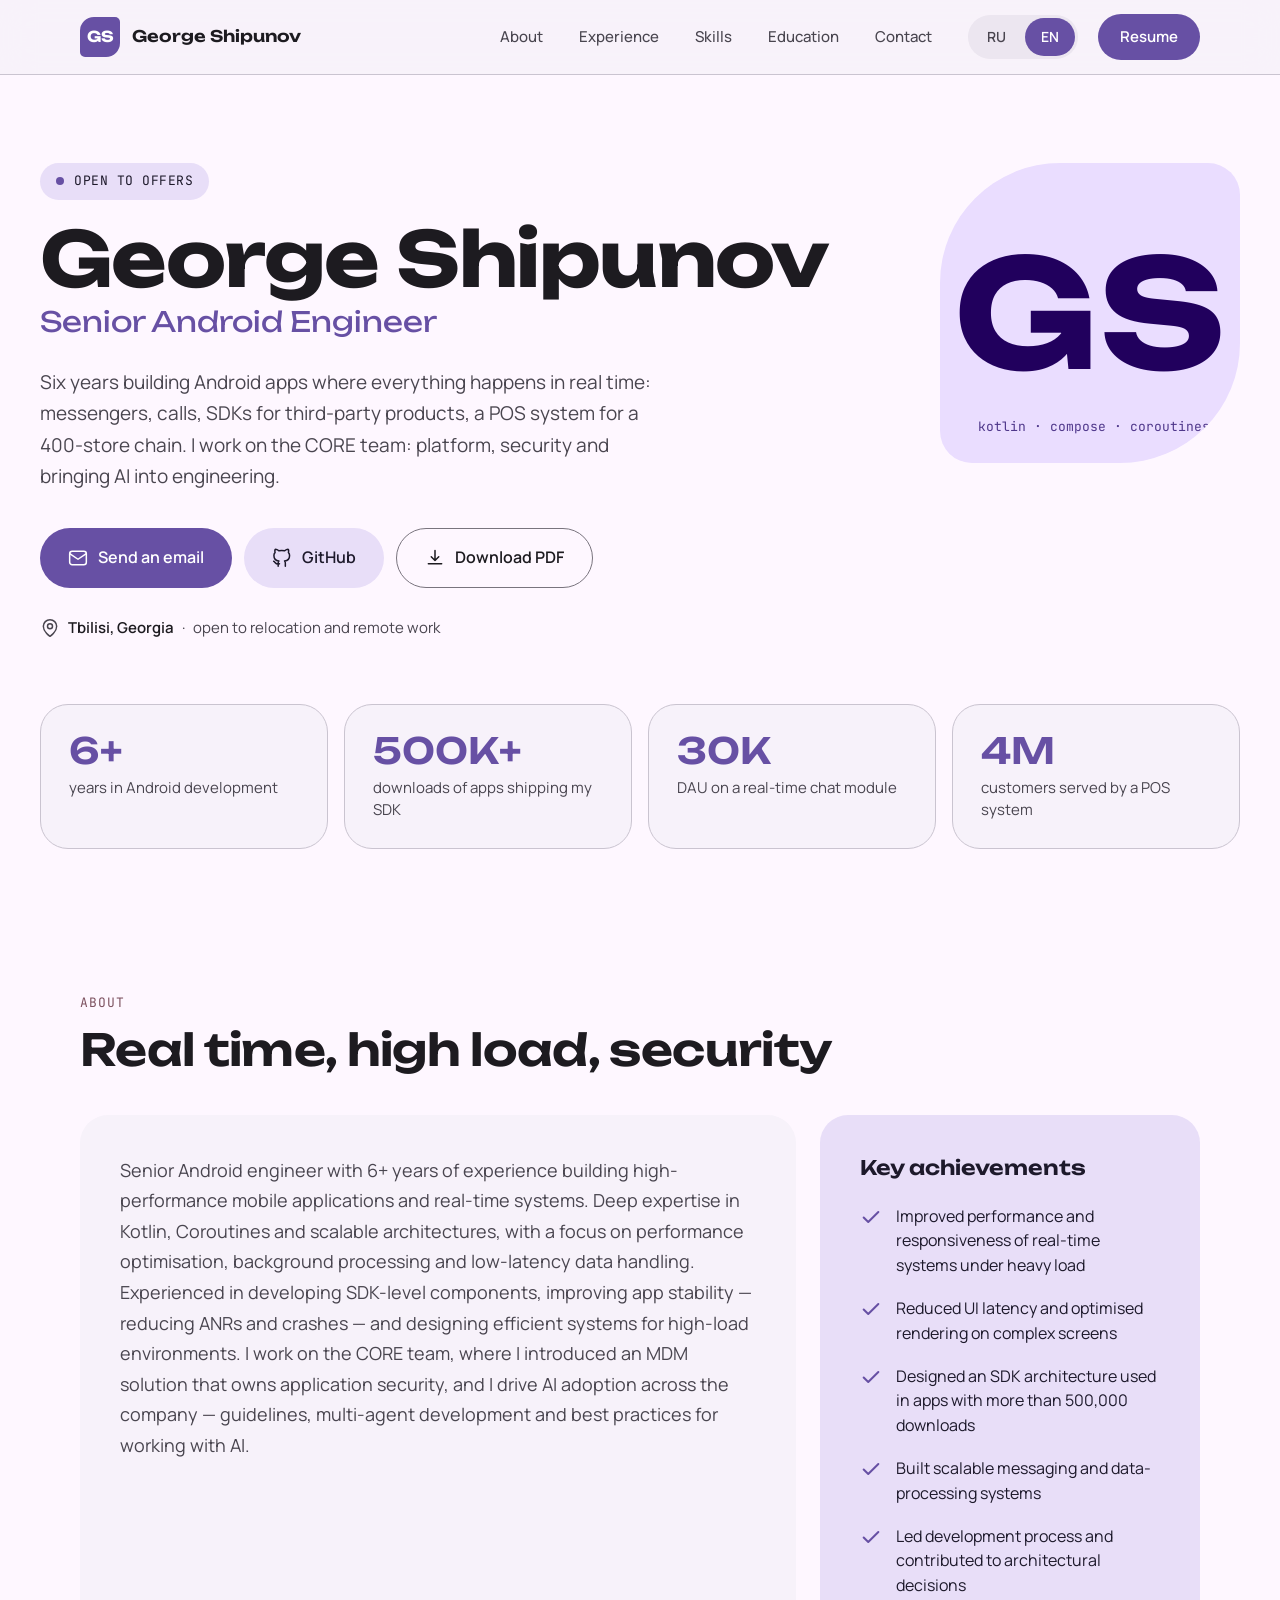
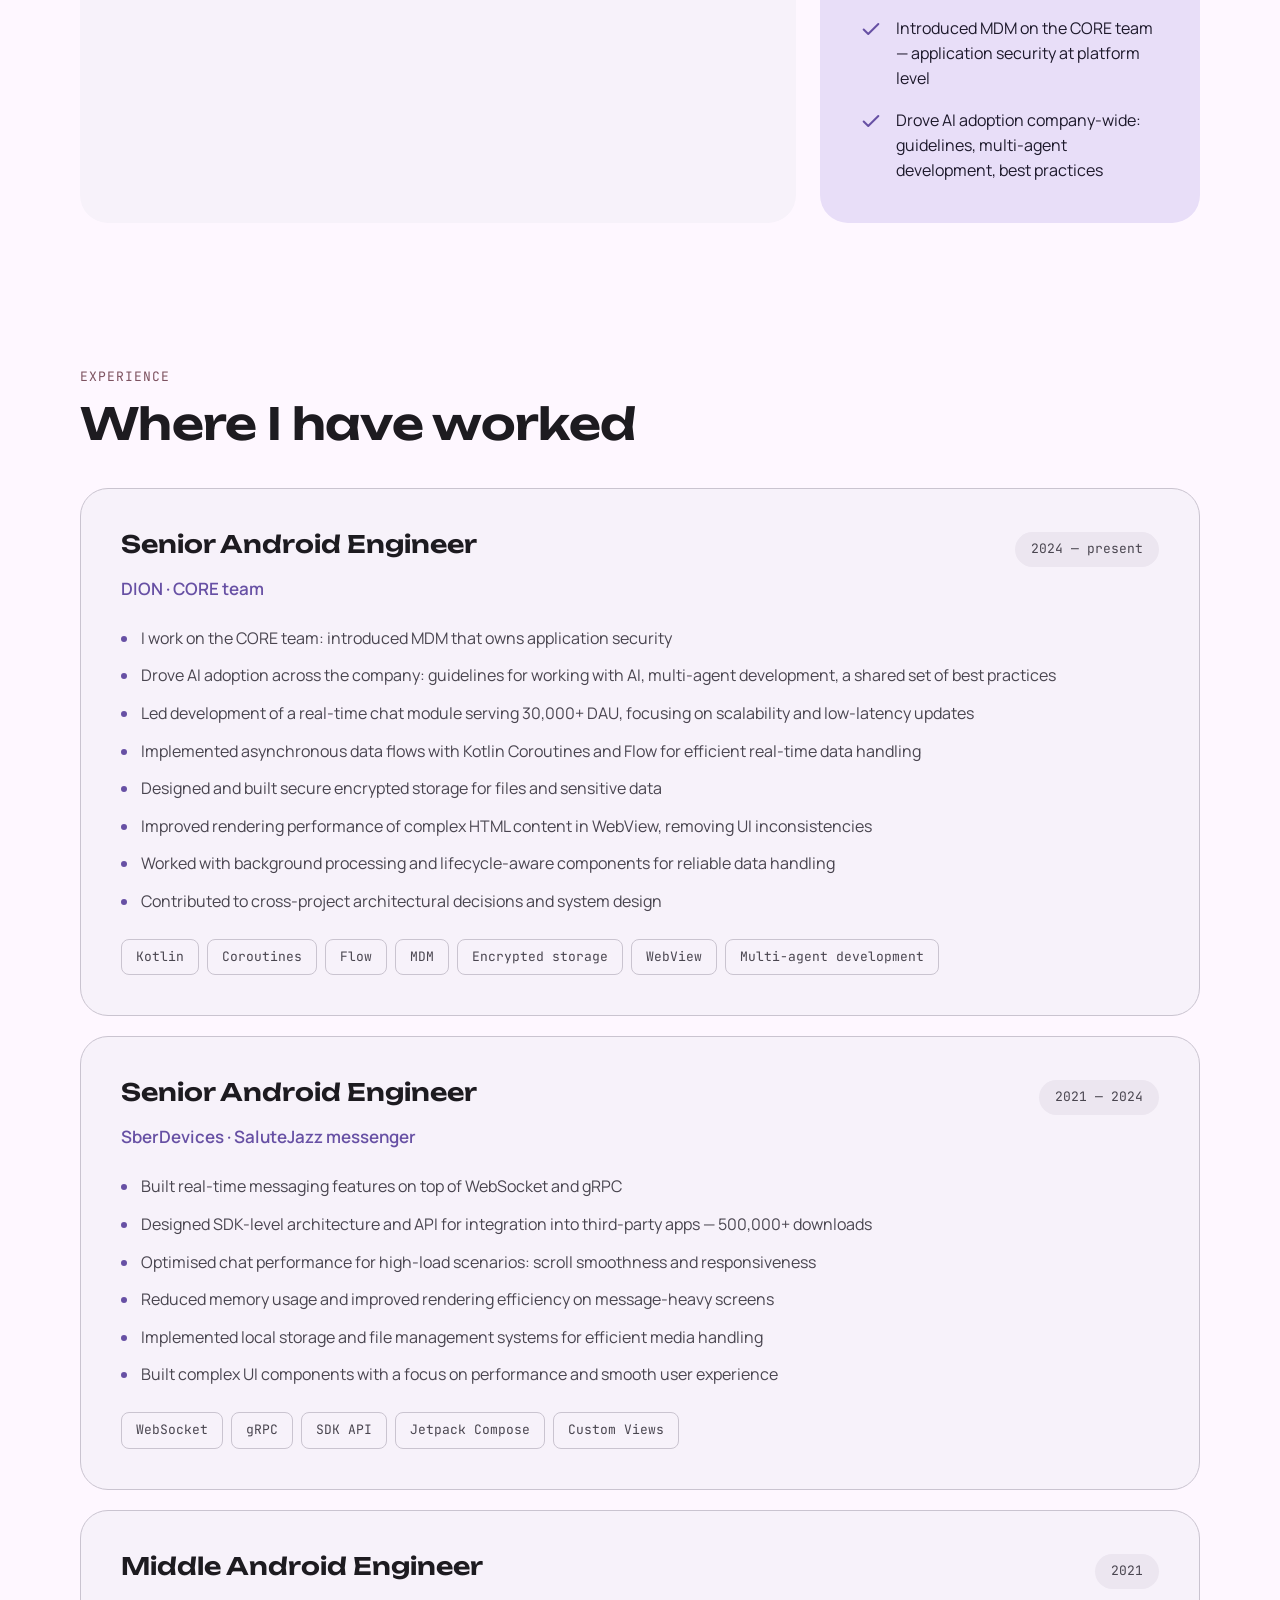
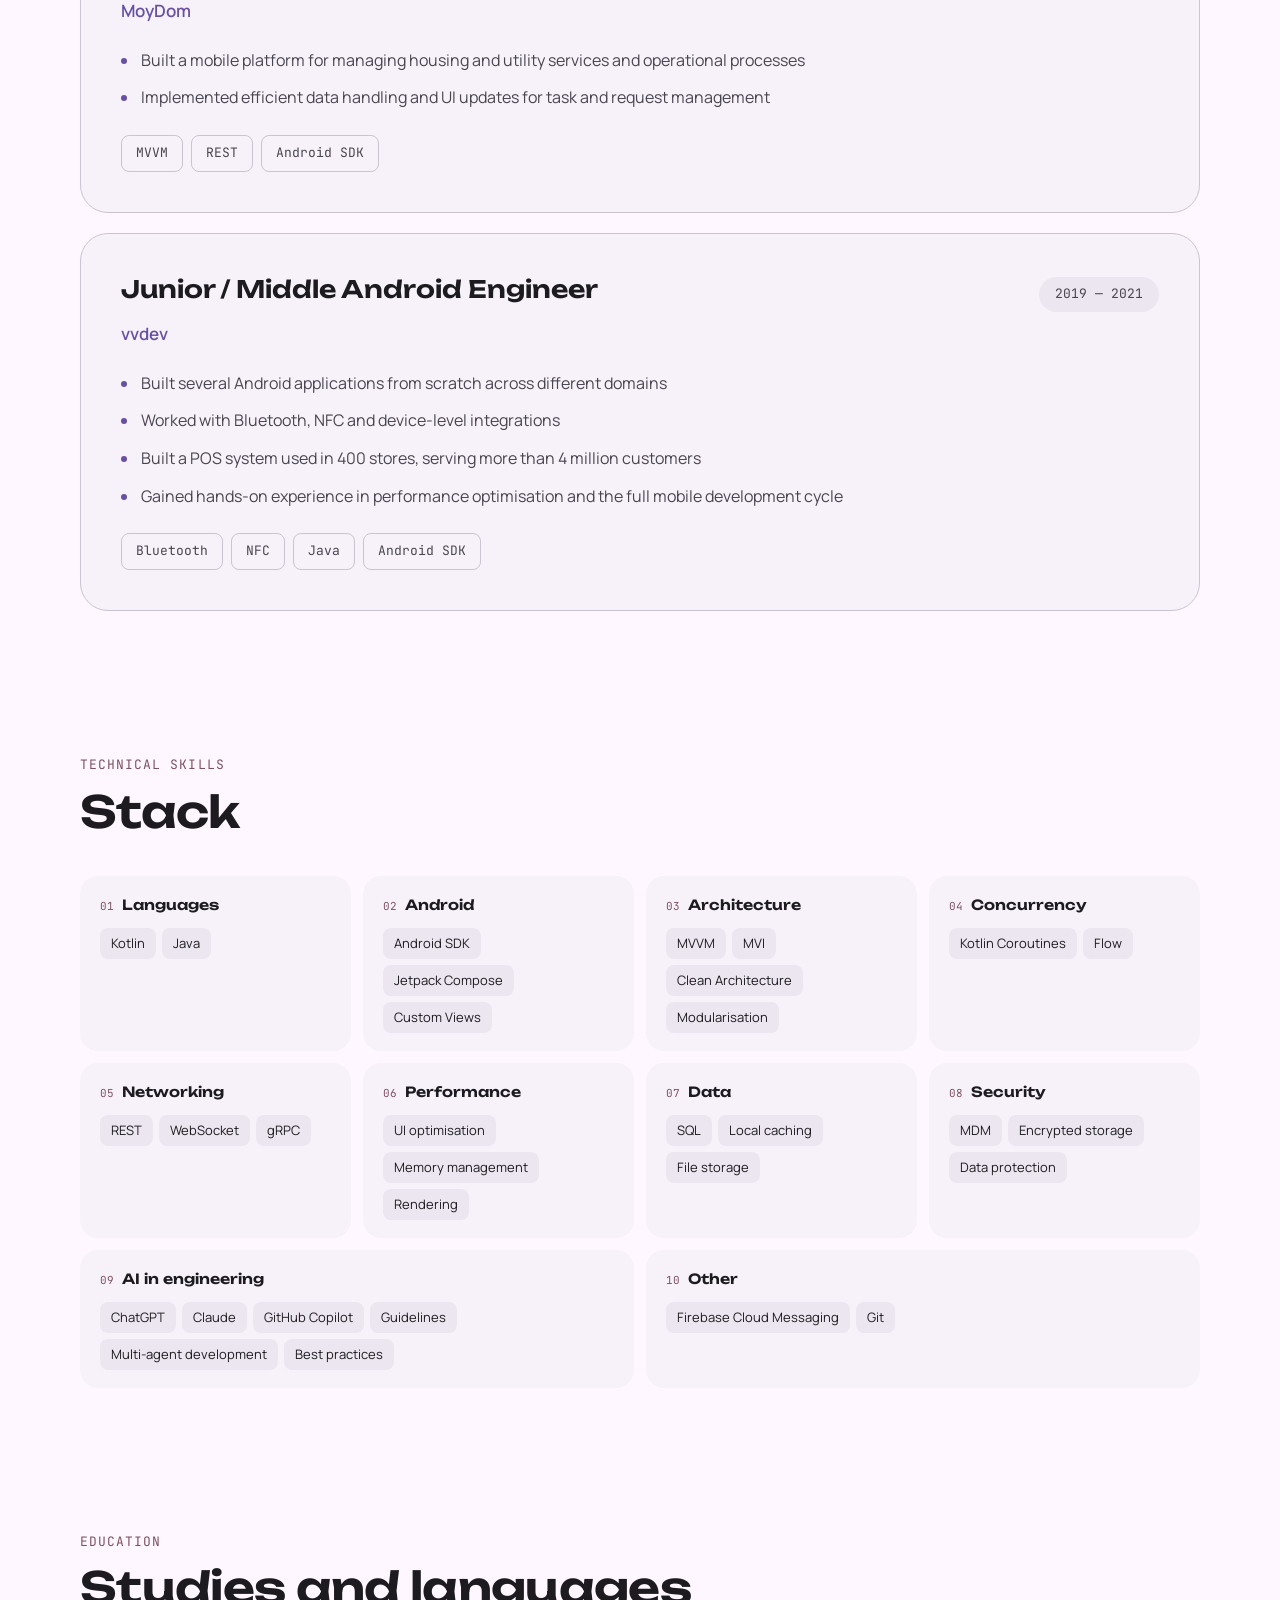
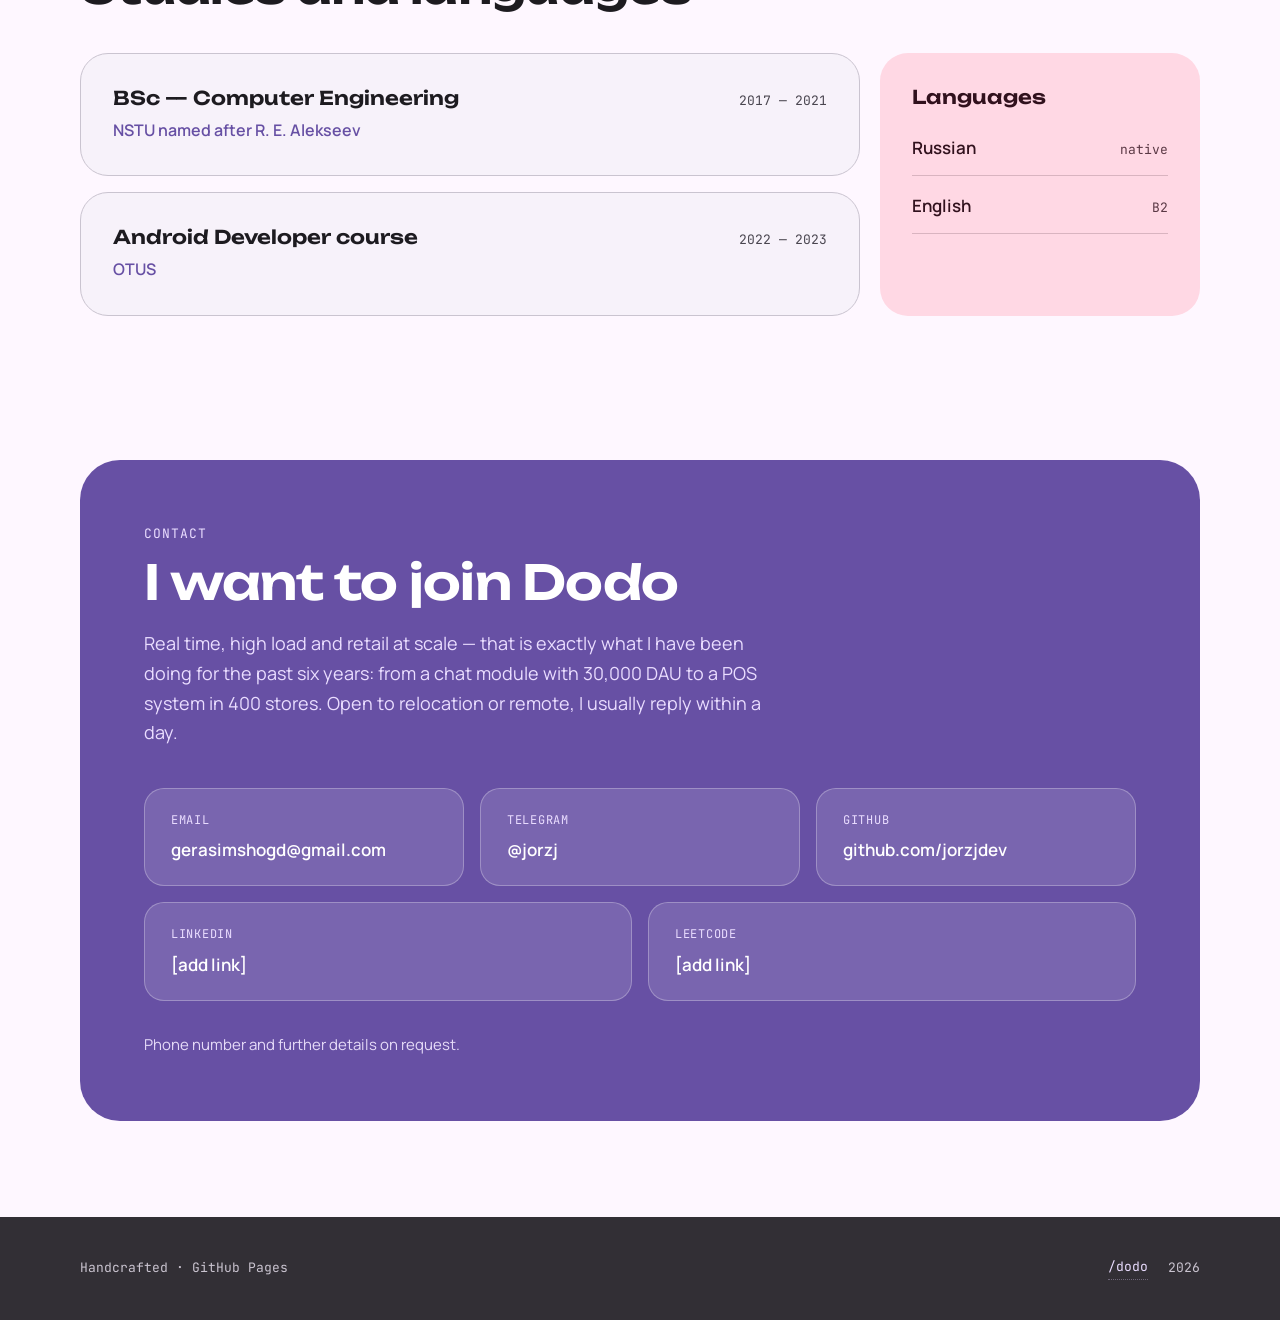
==== index.html @ fa5864f8 "Add CV portfolio site with RU/EN toggle and /dodo easter egg" ====
<!doctype html>
<html lang="ru">
<head>
<meta charset="utf-8">
<meta name="viewport" content="width=device-width, initial-scale=1">
<title>Георгий Шипунов — Senior Android-разработчик</title>
<meta name="description" content="Senior Android-разработчик, 6+ лет: реальное время, низкие задержки, SDK, безопасность и AI в разработке. Тбилиси, релокация и удалённая работа.">
<meta property="og:title" content="Георгий Шипунов — Senior Android-разработчик">
<meta property="og:description" content="6+ лет Android: реальное время, низкие задержки, SDK, MDM и внедрение AI в разработку.">
<meta property="og:type" content="website">
<link rel="preconnect" href="https://fonts.googleapis.com">
<link rel="preconnect" href="https://fonts.gstatic.com" crossorigin>
<link rel="stylesheet" href="https://fonts.googleapis.com/css2?family=Unbounded:wght@400;600;700&family=Manrope:wght@400;500;600;700&family=JetBrains+Mono:wght@400;500&display=swap">
<link rel="stylesheet" href="assets/styles.css">
</head>
<body>

<a class="skip" href="#top">Перейти к содержимому</a>

<header class="bar">
  <div class="bar__inner">
    <a class="brand" href="#top">
      <span class="brand__mono" aria-hidden="true" data-i18n="hero.mono">ГШ</span>
      <span class="brand__name" data-i18n="hero.name">Георгий Шипунов</span>
    </a>

    <nav class="nav" aria-label="Разделы сайта" data-i18n-aria="nav.label">
      <a href="#about" data-i18n="nav.about">Обо мне</a>
      <a href="#experience" data-i18n="nav.exp">Опыт</a>
      <a href="#skills" data-i18n="nav.skills">Навыки</a>
      <a href="#education" data-i18n="nav.edu">Образование</a>
      <a href="#contact" data-i18n="nav.contact">Контакты</a>
    </nav>

    <div class="seg" role="group" aria-label="Язык" data-i18n-aria="nav.langLabel">
      <button type="button" class="seg__btn is-on" data-lang="ru" aria-pressed="true">RU</button>
      <button type="button" class="seg__btn" data-lang="en" aria-pressed="false">EN</button>
    </div>

    <a class="btn btn--filled btn--sm bar__cv" href="assets/resume.pdf" data-i18n="btn.resume">Резюме</a>

    <button type="button" class="icon-btn bar__burger" id="menuOpen" aria-label="Открыть меню" data-i18n-aria="btn.menu">
      <svg aria-hidden="true" viewBox="0 0 24 24"><path d="M4 7h16M4 12h16M4 17h16"/></svg>
    </button>
  </div>
</header>

<dialog class="sheet" id="menu" aria-label="Меню" data-i18n-aria="nav.menuLabel">
  <div class="sheet__grip" aria-hidden="true"></div>
  <nav class="sheet__nav" aria-label="Разделы" data-i18n-aria="nav.label">
    <a href="#about"><span aria-hidden="true">01</span><span data-i18n="nav.about">Обо мне</span></a>
    <a href="#experience"><span aria-hidden="true">02</span><span data-i18n="nav.exp">Опыт</span></a>
    <a href="#skills"><span aria-hidden="true">03</span><span data-i18n="nav.skills">Навыки</span></a>
    <a href="#education"><span aria-hidden="true">04</span><span data-i18n="nav.edu">Образование</span></a>
    <a href="#contact"><span aria-hidden="true">05</span><span data-i18n="nav.contact">Контакты</span></a>
  </nav>
  <a class="btn btn--tonal sheet__egg" href="dodo/"><span aria-hidden="true">++</span> /dodo</a>
  <button type="button" class="btn btn--outlined sheet__close" id="menuClose" data-i18n="btn.close">Закрыть</button>
</dialog>

<main id="top">

  <!-- ===== hero ===== -->
  <section class="hero wrap">
    <div class="hero__grid">
      <div class="hero__copy">
        <p class="pill"><span class="pill__dot" aria-hidden="true"></span><span data-i18n="hero.status">открыт к предложениям</span></p>
        <h1 class="display" data-i18n="hero.name">Георгий Шипунов</h1>
        <p class="hero__role" data-i18n="hero.role">Senior Android-разработчик</p>
        <p class="lead" data-i18n="hero.lead">Шесть лет делаю Android-приложения, где всё происходит в реальном времени: мессенджеры, звонки, SDK для сторонних продуктов, касса для сети из 400 магазинов. Работаю в CORE-команде: платформа, безопасность и внедрение AI в разработку.</p>

        <div class="hero__cta">
          <a class="btn btn--filled" href="mailto:gerasimshogd@gmail.com">
            <svg class="i" aria-hidden="true" viewBox="0 0 24 24"><rect x="2" y="4" width="20" height="16" rx="3"/><path d="M2.5 7l9.5 6.5L21.5 7"/></svg>
            <span data-i18n="btn.write">Написать на почту</span>
          </a>
          <a class="btn btn--tonal" href="https://github.com/jorzjdev" rel="noopener">
            <svg class="i" aria-hidden="true" viewBox="0 0 24 24"><path d="M9 19c-5 1.5-5-2.5-7-3m14 6v-3.9a3.4 3.4 0 0 0-.9-2.6c3-.3 6-1.5 6-6.6a5.2 5.2 0 0 0-1.4-3.6 4.8 4.8 0 0 0-.1-3.6s-1.5-.5-4.6 1.7a12.3 12.3 0 0 0-6.6 0C5.3 1.2 3.8 1.7 3.8 1.7a4.8 4.8 0 0 0-.1 3.6A5.2 5.2 0 0 0 2.3 8.9c0 5.1 3 6.3 6 6.6a3.4 3.4 0 0 0-.9 2.6V22"/></svg>
            GitHub
          </a>
          <a class="btn btn--outlined" href="assets/resume.pdf">
            <svg class="i" aria-hidden="true" viewBox="0 0 24 24"><path d="M12 3v12m0 0l-4.5-4.5M12 15l4.5-4.5M4 19h16"/></svg>
            <span data-i18n="btn.pdf">Скачать PDF</span>
          </a>
        </div>

        <p class="hero__place">
          <svg class="i" aria-hidden="true" viewBox="0 0 24 24"><path d="M12 22s8-5.4 8-12a8 8 0 1 0-16 0c0 6.6 8 12 8 12z"/><circle cx="12" cy="10" r="3"/></svg>
          <strong data-i18n="hero.place">Тбилиси, Грузия</strong>
          <span aria-hidden="true">·</span>
          <span data-i18n="hero.avail">готов к релокации и удалённой работе</span>
        </p>
      </div>

      <div class="blob" aria-hidden="true">
        <span class="blob__mono" data-i18n="hero.mono">ГШ</span>
        <span class="blob__tag">kotlin · compose · coroutines</span>
      </div>
    </div>

    <ul class="metrics">
      <li class="card"><p class="metrics__v" data-i18n="m1.v">6+</p><p class="metrics__l" data-i18n="m1.l">лет в Android-разработке</p></li>
      <li class="card"><p class="metrics__v" data-i18n="m2.v">500K+</p><p class="metrics__l" data-i18n="m2.l">загрузок у приложений с моим SDK</p></li>
      <li class="card"><p class="metrics__v" data-i18n="m3.v">30K</p><p class="metrics__l" data-i18n="m3.l">DAU в чате реального времени</p></li>
      <li class="card"><p class="metrics__v" data-i18n="m4.v">4 млн</p><p class="metrics__l" data-i18n="m4.l">клиентов кассовой системы</p></li>
    </ul>
  </section>

  <!-- ===== about ===== -->
  <section class="wrap sec" id="about">
    <p class="kicker" data-i18n="about.kicker">обо мне</p>
    <h2 class="headline" data-i18n="about.title">Реальное время, высокая нагрузка, безопасность</h2>

    <div class="about">
      <div class="panel">
        <p class="about__text" data-i18n="about.text">Senior Android-разработчик с опытом более 6 лет в создании высокопроизводительных мобильных приложений и систем реального времени. Глубокая экспертиза в Kotlin, Coroutines и масштабируемых архитектурах с фокусом на оптимизацию производительности, фоновую обработку и работу с данными при низких задержках. Есть опыт разработки компонентов уровня SDK, повышения стабильности приложений — снижения ANR и крашей — и проектирования эффективных систем для высоконагруженных сред. Работаю в CORE-команде: внедрил MDM, отвечающий за безопасность приложения, и занимаюсь внедрением AI в компании — гайдлайны, мультиагентная разработка и best practices по работе с ИИ.</p>
      </div>

      <div class="panel panel--accent">
        <h3 class="title" data-i18n="about.ach">Ключевые достижения</h3>
        <ul class="ticks">
          <li><svg class="tick" aria-hidden="true" viewBox="0 0 24 24"><path d="M4 12.5l5 5L20 6.5"/></svg><span data-i18n="ach1">Повысил производительность и отзывчивость систем реального времени под высокой нагрузкой</span></li>
          <li><svg class="tick" aria-hidden="true" viewBox="0 0 24 24"><path d="M4 12.5l5 5L20 6.5"/></svg><span data-i18n="ach2">Снизил задержки интерфейса и оптимизировал рендеринг на сложных экранах</span></li>
          <li><svg class="tick" aria-hidden="true" viewBox="0 0 24 24"><path d="M4 12.5l5 5L20 6.5"/></svg><span data-i18n="ach3">Спроектировал архитектуру SDK, используемую в приложениях с более чем 500 000 загрузок</span></li>
          <li><svg class="tick" aria-hidden="true" viewBox="0 0 24 24"><path d="M4 12.5l5 5L20 6.5"/></svg><span data-i18n="ach4">Построил масштабируемые системы обмена сообщениями и обработки данных</span></li>
          <li><svg class="tick" aria-hidden="true" viewBox="0 0 24 24"><path d="M4 12.5l5 5L20 6.5"/></svg><span data-i18n="ach5">Руководил процессом разработки и участвовал в принятии архитектурных решений</span></li>
          <li><svg class="tick" aria-hidden="true" viewBox="0 0 24 24"><path d="M4 12.5l5 5L20 6.5"/></svg><span data-i18n="ach6">Внедрил MDM в CORE-команде — безопасность приложения на уровне платформы</span></li>
          <li><svg class="tick" aria-hidden="true" viewBox="0 0 24 24"><path d="M4 12.5l5 5L20 6.5"/></svg><span data-i18n="ach7">Внедрил AI в процессы компании: гайдлайны, мультиагентная разработка, best practices</span></li>
        </ul>
      </div>
    </div>
  </section>

  <!-- ===== experience ===== -->
  <section class="wrap sec" id="experience">
    <p class="kicker" data-i18n="exp.kicker">опыт работы</p>
    <h2 class="headline" data-i18n="exp.title">Где и что я делал</h2>

    <div class="jobs">

      <article class="card job">
        <div class="job__head">
          <h3 class="title" data-i18n="j1.role">Senior Android-разработчик</h3>
          <span class="chip chip--period" data-i18n="j1.period">2024 — наст. время</span>
        </div>
        <p class="job__co" data-i18n="j1.co">DION · CORE-команда</p>
        <ul class="bullets">
          <li data-i18n="j1.b1">Работаю в CORE-команде: внедрил MDM, отвечающий за безопасность приложения</li>
          <li data-i18n="j1.b2">Внедрял AI в компании: гайдлайны по работе с ИИ, мультиагентная разработка, свод best practices для команд</li>
          <li data-i18n="j1.b3">Руководил разработкой модуля чата реального времени с аудиторией более 30 000 DAU, уделяя особое внимание масштабируемости и обновлениям с низкой задержкой</li>
          <li data-i18n="j1.b4">Реализовал асинхронные потоки данных на Kotlin Coroutines и Flow для эффективной обработки данных в реальном времени</li>
          <li data-i18n="j1.b5">Спроектировал и разработал безопасное шифрованное хранилище для файлов и конфиденциальных данных</li>
          <li data-i18n="j1.b6">Улучшил производительность рендеринга сложного HTML-контента в WebView, устранив несоответствия в интерфейсе</li>
          <li data-i18n="j1.b7">Работал с фоновой обработкой и lifecycle-aware компонентами для стабильной работы с данными</li>
          <li data-i18n="j1.b8">Участвовал в межпроектных архитектурных решениях и проектировании систем</li>
        </ul>
        <ul class="tags">
          <li>Kotlin</li><li>Coroutines</li><li>Flow</li><li>MDM</li>
          <li data-i18n="tag.encstore">Шифрованное хранилище</li><li>WebView</li>
          <li data-i18n="tag.multiagent">Мультиагентная разработка</li>
        </ul>
      </article>

      <article class="card job">
        <div class="job__head">
          <h3 class="title" data-i18n="j2.role">Senior Android-разработчик</h3>
          <span class="chip chip--period">2021 — 2024</span>
        </div>
        <p class="job__co" data-i18n="j2.co">SberDevices · мессенджер SaluteJazz</p>
        <ul class="bullets">
          <li data-i18n="j2.b1">Разработал функции обмена сообщениями в реальном времени на WebSocket и gRPC</li>
          <li data-i18n="j2.b2">Спроектировал архитектуру и API уровня SDK для интеграции в сторонние приложения — более 500 000 загрузок</li>
          <li data-i18n="j2.b3">Оптимизировал производительность чата для высоконагруженных сценариев: плавность прокрутки и отзывчивость</li>
          <li data-i18n="j2.b4">Снизил потребление памяти и повысил эффективность рендеринга на экранах с большим количеством сообщений</li>
          <li data-i18n="j2.b5">Реализовал системы локального хранения и управления файлами для эффективной работы с медиа</li>
          <li data-i18n="j2.b6">Разработал сложные UI-компоненты с акцентом на производительность и плавный пользовательский опыт</li>
        </ul>
        <ul class="tags">
          <li>WebSocket</li><li>gRPC</li><li>SDK API</li><li>Jetpack Compose</li><li>Custom Views</li>
        </ul>
      </article>

      <article class="card job">
        <div class="job__head">
          <h3 class="title" data-i18n="j3.role">Middle Android-разработчик</h3>
          <span class="chip chip--period">2021</span>
        </div>
        <p class="job__co" data-i18n="j3.co">МойДом</p>
        <ul class="bullets">
          <li data-i18n="j3.b1">Разработал мобильную платформу для управления жилищно-коммунальными услугами и операционными процессами</li>
          <li data-i18n="j3.b2">Реализовал эффективную работу с данными и обновление интерфейса для управления задачами и заявками</li>
        </ul>
        <ul class="tags"><li>MVVM</li><li>REST</li><li>Android SDK</li></ul>
      </article>

      <article class="card job">
        <div class="job__head">
          <h3 class="title" data-i18n="j4.role">Junior / Middle Android-разработчик</h3>
          <span class="chip chip--period">2019 — 2021</span>
        </div>
        <p class="job__co">vvdev</p>
        <ul class="bullets">
          <li data-i18n="j4.b1">Разработал несколько Android-приложений с нуля в разных предметных областях</li>
          <li data-i18n="j4.b2">Работал с Bluetooth, NFC и интеграциями на уровне устройств</li>
          <li data-i18n="j4.b3">Построил кассовую систему, используемую в 400 магазинах и обслуживающую более 4 млн клиентов</li>
          <li data-i18n="j4.b4">Получил опыт оптимизации производительности и полного цикла мобильной разработки</li>
        </ul>
        <ul class="tags"><li>Bluetooth</li><li>NFC</li><li>Java</li><li>Android SDK</li></ul>
      </article>

    </div>
  </section>

  <!-- ===== skills ===== -->
  <section class="wrap sec" id="skills">
    <p class="kicker" data-i18n="skills.kicker">технические навыки</p>
    <h2 class="headline" data-i18n="skills.title">Стек</h2>

    <div class="stack">
      <div class="stack__g">
        <h3><span aria-hidden="true">01</span><span data-i18n="g1">Языки</span></h3>
        <ul><li>Kotlin</li><li>Java</li></ul>
      </div>
      <div class="stack__g">
        <h3><span aria-hidden="true">02</span><span data-i18n="g2">Android</span></h3>
        <ul><li>Android SDK</li><li>Jetpack Compose</li><li>Custom Views</li></ul>
      </div>
      <div class="stack__g">
        <h3><span aria-hidden="true">03</span><span data-i18n="g3">Архитектура</span></h3>
        <ul><li>MVVM</li><li>MVI</li><li>Clean Architecture</li><li data-i18n="s.modular">Модуляризация</li></ul>
      </div>
      <div class="stack__g">
        <h3><span aria-hidden="true">04</span><span data-i18n="g4">Многопоточность</span></h3>
        <ul><li>Kotlin Coroutines</li><li>Flow</li></ul>
      </div>
      <div class="stack__g">
        <h3><span aria-hidden="true">05</span><span data-i18n="g5">Сеть</span></h3>
        <ul><li>REST</li><li>WebSocket</li><li>gRPC</li></ul>
      </div>
      <div class="stack__g">
        <h3><span aria-hidden="true">06</span><span data-i18n="g6">Производительность</span></h3>
        <ul><li data-i18n="s.ui">Оптимизация UI</li><li data-i18n="s.mem">Управление памятью</li><li data-i18n="s.render">Рендеринг</li></ul>
      </div>
      <div class="stack__g">
        <h3><span aria-hidden="true">07</span><span data-i18n="g7">Данные</span></h3>
        <ul><li>SQL</li><li data-i18n="s.cache">Локальное кэширование</li><li data-i18n="s.files">Файловое хранение</li></ul>
      </div>
      <div class="stack__g">
        <h3><span aria-hidden="true">08</span><span data-i18n="g8">Безопасность</span></h3>
        <ul><li>MDM</li><li data-i18n="tag.encstore">Шифрованное хранилище</li><li data-i18n="s.dataprot">Защита данных</li></ul>
      </div>
      <div class="stack__g">
        <h3><span aria-hidden="true">09</span><span data-i18n="g9">AI в разработке</span></h3>
        <ul><li>ChatGPT</li><li>Claude</li><li>GitHub Copilot</li><li data-i18n="s.guides">Гайдлайны</li><li data-i18n="tag.multiagent">Мультиагентная разработка</li><li>Best practices</li></ul>
      </div>
      <div class="stack__g">
        <h3><span aria-hidden="true">10</span><span data-i18n="g10">Прочее</span></h3>
        <ul><li>Firebase Cloud Messaging</li><li>Git</li></ul>
      </div>
    </div>
  </section>

  <!-- ===== education ===== -->
  <section class="wrap sec" id="education">
    <p class="kicker" data-i18n="edu.kicker">образование</p>
    <h2 class="headline" data-i18n="edu.title">Учёба и языки</h2>

    <div class="edu">
      <div class="edu__list">
        <article class="card edu__item">
          <div class="edu__head">
            <h3 class="title title--s" data-i18n="e1.t">Бакалавр — «Вычислительная техника»</h3>
            <span class="mono-s">2017 — 2021</span>
          </div>
          <p class="edu__place" data-i18n="e1.p">НГТУ им. Р. Е. Алексеева</p>
        </article>
        <article class="card edu__item">
          <div class="edu__head">
            <h3 class="title title--s" data-i18n="e2.t">Курс «Android-разработчик»</h3>
            <span class="mono-s">2022 — 2023</span>
          </div>
          <p class="edu__place">OTUS</p>
        </article>
      </div>

      <div class="panel panel--cool">
        <h3 class="title title--s" data-i18n="edu.langs">Языки</h3>
        <ul class="langs">
          <li><span data-i18n="l1.n">Русский</span><span class="mono-s" data-i18n="l1.v">родной</span></li>
          <li><span data-i18n="l2.n">Английский</span><span class="mono-s">B2</span></li>
        </ul>
      </div>
    </div>
  </section>

  <!-- ===== contact ===== -->
  <section class="wrap sec sec--last" id="contact">
    <div class="contact">
      <p class="kicker kicker--on" data-i18n="contact.kicker">контакты</p>
      <h2 class="headline headline--on" data-i18n="contact.title">Хочу в команду Dodo</h2>
      <p class="contact__text" data-i18n="contact.text">Реальное время, высокая нагрузка и розница в масштабе — это ровно то, чем я занимался последние шесть лет: от чата на 30 000 DAU до кассы в 400 магазинах. Готов к релокации или удалённой работе, отвечаю в течение дня.</p>

      <ul class="links">
        <li><a href="mailto:gerasimshogd@gmail.com"><span class="links__k">Email</span><span class="links__v">gerasimshogd@gmail.com</span></a></li>
        <li><a href="https://t.me/jorzj" rel="noopener"><span class="links__k">Telegram</span><span class="links__v">@jorzj</span></a></li>
        <li><a href="https://github.com/jorzjdev" rel="noopener"><span class="links__k">GitHub</span><span class="links__v">github.com/jorzjdev</span></a></li>
        <li><a href="#contact" data-link="linkedin"><span class="links__k">LinkedIn</span><span class="links__v" data-i18n="todo">[добавить ссылку]</span></a></li>
        <li><a href="#contact" data-link="leetcode"><span class="links__k">LeetCode</span><span class="links__v" data-i18n="todo">[добавить ссылку]</span></a></li>
      </ul>

      <p class="contact__note" data-i18n="contact.note">Телефон и дополнительные детали — по запросу в переписке.</p>
    </div>
  </section>

</main>

<footer class="foot">
  <div class="foot__inner">
    <p class="mono-s" data-i18n="foot.built">Собрано вручную · GitHub Pages</p>
    <p class="foot__right">
      <a class="foot__egg" href="dodo/">/dodo</a>
      <span class="mono-s">2026</span>
    </p>
  </div>
</footer>

<script src="assets/i18n.js"></script>
<script src="assets/app.js"></script>
</body>
</html>
---- assets/styles.css ----
/* Material 3 — базовая фиолетовая схема. Токены ровно те, что в макете. */
:root {
  --surface: #FEF7FF;
  --surface-low: #F7F2FA;
  --surface-c: #F3EDF7;
  --surface-high: #ECE6F0;
  --outline-variant: #CAC4D0;
  --outline: #79747E;
  --primary: #6750A4;
  --primary-dark: #4F378B;
  --on-primary: #FFFFFF;
  --primary-container: #EADDFF;
  --on-primary-container: #21005D;
  --secondary-container: #E8DEF8;
  --on-secondary-container: #1D192B;
  --tertiary: #7D5260;
  --tertiary-container: #FFD8E4;
  --on-tertiary-container: #31111D;
  --on-surface: #1D1B20;
  --on-surface-variant: #49454F;
  --inverse-surface: #322F35;
  --inverse-on-surface: #F5EFF7;

  --display: 'Unbounded', system-ui, sans-serif;
  --body: 'Manrope', system-ui, sans-serif;
  --mono: 'JetBrains Mono', ui-monospace, monospace;

  --wrap: 1200px;
  --pad: 40px;
}

*, *::before, *::after { box-sizing: border-box; }

html { scroll-behavior: smooth; scroll-padding-top: 88px; }
@media (prefers-reduced-motion: reduce) { html { scroll-behavior: auto; } }

body {
  margin: 0;
  background: var(--surface);
  color: var(--on-surface);
  font-family: var(--body);
  font-size: 16px;
  line-height: 1.6;
  -webkit-font-smoothing: antialiased;
}

a { color: var(--primary); }
a:hover { color: var(--primary-dark); }
::selection { background: var(--primary-container); color: var(--on-primary-container); }

:focus-visible { outline: 3px solid var(--primary); outline-offset: 3px; border-radius: 4px; }

.skip {
  position: absolute; left: -9999px; top: 8px; z-index: 100;
  padding: 12px 20px; border-radius: 999px;
  background: var(--primary); color: var(--on-primary);
  text-decoration: none; font-weight: 600;
}
.skip:focus { left: 16px; color: var(--on-primary); }

.wrap { max-width: var(--wrap); margin: 0 auto; padding-inline: var(--pad); }

/* ---------- icons ---------- */
svg.i, svg.tick, .icon-btn svg {
  fill: none; stroke: currentColor; stroke-width: 1.8;
  stroke-linecap: round; stroke-linejoin: round;
  width: 20px; height: 20px; flex: none;
}
.icon-btn svg { stroke-width: 2; width: 22px; height: 22px; }
svg.tick { stroke: var(--primary); stroke-width: 2.2; width: 22px; height: 22px; margin-top: 2px; }

/* ---------- top bar ---------- */
.bar {
  position: sticky; top: 0; z-index: 20;
  background: color-mix(in srgb, var(--surface-low) 88%, transparent);
  backdrop-filter: blur(16px);
  border-bottom: 1px solid var(--outline-variant);
}
@supports not (background: color-mix(in srgb, red, blue)) {
  .bar { background: var(--surface-low); }
}
.bar__inner {
  max-width: var(--wrap); margin: 0 auto;
  padding: 14px var(--pad);
  display: flex; align-items: center; gap: 20px; flex-wrap: wrap;
}
.brand {
  display: flex; align-items: center; gap: 12px;
  margin-right: auto; text-decoration: none; color: var(--on-surface);
}
.brand__mono {
  width: 40px; height: 40px; flex: none;
  display: grid; place-items: center;
  background: var(--primary); color: var(--on-primary);
  border-radius: 14px 5px 14px 5px;
  font-family: var(--display); font-size: 15px; font-weight: 700;
}
.brand__name { font-family: var(--display); font-size: 16px; font-weight: 600; }

.nav { display: flex; gap: 4px; flex-wrap: wrap; }
.nav a {
  padding: 10px 16px; border-radius: 999px;
  color: var(--on-surface-variant); text-decoration: none;
  font-size: 15px; font-weight: 500;
}
.nav a:hover { background: var(--surface-high); color: var(--on-surface); }

.seg { display: flex; gap: 3px; padding: 3px; background: var(--surface-high); border-radius: 999px; }
.seg__btn {
  padding: 8px 16px; border: 0; border-radius: 999px;
  background: transparent; color: var(--on-surface-variant);
  font: inherit; font-size: 14px; font-weight: 600; cursor: pointer;
}
.seg__btn.is-on { background: var(--primary); color: var(--on-primary); }

.icon-btn {
  width: 44px; height: 44px; display: none; place-items: center;
  border: 0; border-radius: 999px;
  background: var(--secondary-container); color: var(--on-secondary-container);
  cursor: pointer;
}

/* ---------- buttons ---------- */
.btn {
  display: inline-flex; align-items: center; justify-content: center; gap: 10px;
  padding: 16px 28px; min-height: 48px;
  border: 0; border-radius: 999px;
  font-family: inherit; font-size: 16px; font-weight: 600;
  text-decoration: none; cursor: pointer;
}
.btn--sm { padding: 11px 22px; min-height: 42px; font-size: 15px; }
.btn--filled { background: var(--primary); color: var(--on-primary); }
.btn--filled:hover { background: var(--primary-dark); color: var(--on-primary); }
.btn--tonal { background: var(--secondary-container); color: var(--on-secondary-container); }
.btn--tonal:hover { background: var(--primary-container); color: var(--on-primary-container); }
.btn--outlined { background: transparent; color: var(--on-surface); border: 1px solid var(--outline); }
.btn--outlined:hover { background: var(--surface-high); color: var(--on-surface); }

/* ---------- mobile sheet ---------- */
.sheet {
  width: 100%; max-width: 100%;
  margin: auto auto 0; padding: 12px 20px 28px;
  border: 0; border-radius: 28px 28px 0 0;
  background: var(--surface-c); color: var(--on-surface);
}
.sheet::backdrop { background: rgba(50, 47, 53, 0.45); }
.sheet__grip { width: 32px; height: 4px; margin: 0 auto 20px; background: var(--outline-variant); border-radius: 999px; }
.sheet__nav { display: flex; flex-direction: column; gap: 4px; }
.sheet__nav a {
  display: flex; align-items: center; gap: 14px;
  padding: 16px 18px; border-radius: 999px;
  color: var(--on-surface); text-decoration: none; font-size: 17px; font-weight: 500;
}
.sheet__nav a:hover { background: var(--surface-high); }
.sheet__nav a span:first-child { width: 28px; font-family: var(--mono); font-size: 12px; color: var(--primary); }
.sheet__egg { width: 100%; margin-top: 12px; }
.sheet__egg span { font-family: var(--mono); font-size: 12px; }
.sheet__close { width: 100%; margin-top: 8px; }

/* ---------- type ---------- */
.display {
  margin: 0 0 8px;
  font-family: var(--display); font-weight: 700;
  font-size: clamp(40px, 6vw, 76px); line-height: 1.02; letter-spacing: -0.02em;
}
.headline {
  margin: 0 0 40px;
  font-family: var(--display); font-weight: 600;
  font-size: clamp(30px, 3.6vw, 44px); line-height: 1.1; letter-spacing: -0.015em;
}
.headline--on { color: var(--on-primary); font-size: clamp(30px, 4vw, 48px); margin-bottom: 20px; }
.title { margin: 0; font-family: var(--display); font-size: 24px; font-weight: 600; line-height: 1.25; }
.title--s { font-size: 19px; line-height: 1.3; }
.lead { margin: 0 0 36px; max-width: 620px; font-size: 19px; line-height: 1.65; color: var(--on-surface-variant); }
.kicker {
  margin: 0 0 12px;
  font-family: var(--mono); font-size: 13px; letter-spacing: 0.08em;
  text-transform: uppercase; color: var(--tertiary);
}
.kicker--on { color: var(--primary-container); }
.mono-s { font-family: var(--mono); font-size: 13px; color: var(--on-surface-variant); white-space: nowrap; }

.sec { padding-block: 72px; }
.sec--last { padding-bottom: 96px; }

.card { background: var(--surface-low); border: 1px solid var(--outline-variant); border-radius: 28px; }
.panel { padding: 40px; background: var(--surface-low); border-radius: 28px; }
.panel--accent { background: var(--secondary-container); color: var(--on-secondary-container); }
.panel--cool { background: var(--tertiary-container); color: var(--on-tertiary-container); }

.chip { padding: 7px 16px; border-radius: 999px; background: var(--surface-high); font-family: var(--mono); font-size: 13px; color: var(--on-surface-variant); white-space: nowrap; }

/* ---------- hero ---------- */
.hero { padding: 88px 0 72px; }
.hero__grid { display: flex; flex-wrap: wrap; gap: 56px; align-items: flex-start; }
.hero__copy { flex: 999 1 520px; min-width: 0; }
.hero__role { margin: 0 0 28px; font-family: var(--display); font-size: clamp(20px, 2.4vw, 28px); font-weight: 400; color: var(--primary); line-height: 1.2; }
.hero__cta { display: flex; flex-wrap: wrap; gap: 12px; margin-bottom: 28px; }
.hero__place { margin: 0; display: flex; flex-wrap: wrap; align-items: center; gap: 8px; font-size: 15px; color: var(--on-surface-variant); }
.hero__place strong { color: var(--on-surface); font-weight: 600; }

.pill {
  margin: 0 0 20px; display: inline-flex; align-items: center; gap: 10px;
  padding: 8px 16px; border-radius: 999px;
  background: var(--secondary-container); color: var(--on-secondary-container);
  font-family: var(--mono); font-size: 13px; letter-spacing: 0.04em; text-transform: uppercase;
}
.pill__dot { width: 8px; height: 8px; border-radius: 50%; background: var(--primary); }

.blob {
  flex: 1 1 300px; min-width: 260px; aspect-ratio: 1;
  position: relative; display: grid; place-items: center; overflow: hidden;
  background: var(--primary-container); color: var(--on-primary-container);
  border-radius: 120px 32px 120px 32px;
}
.blob__mono { font-family: var(--display); font-size: clamp(90px, 13vw, 150px); font-weight: 700; line-height: 1; }
.blob__tag { position: absolute; right: 30px; bottom: 26px; font-family: var(--mono); font-size: 13px; color: var(--primary-dark); }

.metrics { list-style: none; margin: 64px 0 0; padding: 0; display: flex; flex-wrap: wrap; gap: 16px; }
.metrics > li { flex: 1 1 230px; padding: 28px; }
.metrics__v { margin: 0 0 8px; font-family: var(--display); font-size: 36px; font-weight: 600; color: var(--primary); line-height: 1; }
.metrics__l { margin: 0; font-size: 15px; line-height: 1.45; color: var(--on-surface-variant); }

/* ---------- about ---------- */
.about { display: flex; flex-wrap: wrap; gap: 24px; }
.about > .panel:first-child { flex: 999 1 460px; min-width: 0; }
.about > .panel:last-child { flex: 1 1 380px; }
.about__text { margin: 0; font-size: 18px; line-height: 1.7; color: var(--on-surface-variant); }
.panel--accent .title { margin-bottom: 24px; font-size: 20px; }
.ticks { list-style: none; margin: 0; padding: 0; display: flex; flex-direction: column; gap: 18px; }
.ticks li { display: flex; gap: 14px; align-items: flex-start; font-size: 16px; line-height: 1.55; }

/* ---------- experience ---------- */
.jobs { display: flex; flex-direction: column; gap: 20px; }
.job { padding: 40px; }
.job__head { display: flex; flex-wrap: wrap; gap: 16px; align-items: baseline; margin-bottom: 8px; }
.job__head .title { flex: 999 1 320px; min-width: 0; }
.job__co { margin: 0 0 24px; font-size: 17px; font-weight: 600; color: var(--primary); }
.bullets { list-style: none; margin: 0 0 24px; padding: 0; display: flex; flex-direction: column; gap: 12px; }
.bullets li { position: relative; padding-left: 20px; font-size: 16px; line-height: 1.6; color: var(--on-surface-variant); }
.bullets li::before {
  content: ''; position: absolute; left: 0; top: 10px;
  width: 6px; height: 6px; border-radius: 50%; background: var(--primary);
}
.tags { list-style: none; margin: 0; padding: 0; display: flex; flex-wrap: wrap; gap: 8px; }
.tags li { padding: 7px 14px; border: 1px solid var(--outline-variant); border-radius: 8px; font-family: var(--mono); font-size: 13px; color: var(--on-surface-variant); }

/* ---------- skills ---------- */
.stack { display: flex; flex-wrap: wrap; gap: 12px; }
.stack__g { flex: 1 1 252px; padding: 18px 20px; background: var(--surface-low); border-radius: 18px; }
.stack__g h3 {
  margin: 0 0 12px; display: flex; align-items: baseline; gap: 8px;
  font-family: var(--display); font-size: 14px; font-weight: 600;
}
.stack__g h3 span:first-child { font-family: var(--mono); font-size: 11px; font-weight: 400; color: var(--tertiary); }
.stack__g ul { list-style: none; margin: 0; padding: 0; display: flex; flex-wrap: wrap; gap: 6px; }
.stack__g li { padding: 5px 11px; background: var(--surface-high); border-radius: 8px; font-size: 13px; }

/* ---------- education ---------- */
.edu { display: flex; flex-wrap: wrap; gap: 20px; }
.edu__list { flex: 999 1 460px; min-width: 0; display: flex; flex-direction: column; gap: 16px; }
.edu__item { padding: 32px; }
.edu__head { display: flex; flex-wrap: wrap; gap: 12px; align-items: baseline; margin-bottom: 6px; }
.edu__head .title { flex: 999 1 260px; min-width: 0; }
.edu__place { margin: 0; font-size: 16px; font-weight: 600; color: var(--primary); }
.edu > .panel--cool { flex: 1 1 320px; padding: 32px; }
.panel--cool .title { margin-bottom: 24px; }
.langs { list-style: none; margin: 0; padding: 0; display: flex; flex-direction: column; gap: 16px; }
.langs li {
  display: flex; justify-content: space-between; align-items: baseline; gap: 16px;
  padding-bottom: 14px; border-bottom: 1px solid rgba(49, 17, 29, 0.18);
  font-size: 17px; font-weight: 600;
}
.panel--cool .mono-s { color: #5A3844; font-weight: 400; }

/* ---------- contact ---------- */
.contact { padding: clamp(32px, 5vw, 72px); background: var(--primary); color: var(--on-primary); border-radius: 40px; }
.contact__text { margin: 0 0 40px; max-width: 620px; font-size: 18px; line-height: 1.65; color: var(--primary-container); }
.contact__note { margin: 0; font-size: 15px; color: #E6DBF8; }
.links { list-style: none; margin: 0 0 32px; padding: 0; display: flex; flex-wrap: wrap; gap: 16px; }
.links > li { flex: 1 1 300px; }
.links a {
  display: flex; flex-direction: column; gap: 6px;
  padding: 22px 26px; border-radius: 20px;
  background: rgba(255, 255, 255, 0.12); border: 1px solid rgba(255, 255, 255, 0.28);
  color: var(--on-primary); text-decoration: none;
}
.links a:hover { background: rgba(255, 255, 255, 0.2); color: var(--on-primary); }
.links__k { font-family: var(--mono); font-size: 12px; letter-spacing: 0.06em; text-transform: uppercase; color: var(--primary-container); }
.links__v { font-size: 17px; font-weight: 600; overflow-wrap: anywhere; }

/* ---------- footer ---------- */
.foot { background: var(--inverse-surface); color: var(--inverse-on-surface); }
.foot__inner {
  max-width: var(--wrap); margin: 0 auto; padding: 40px var(--pad);
  display: flex; flex-wrap: wrap; gap: 20px; align-items: center; justify-content: space-between;
}
.foot p { margin: 0; }
.foot .mono-s { color: var(--outline-variant); }
.foot__right { display: flex; flex-wrap: wrap; gap: 20px; align-items: center; }
.foot__egg {
  font-family: var(--mono); font-size: 13px; color: var(--primary-container);
  text-decoration: none; border-bottom: 1px dotted #6F6779; padding-bottom: 2px;
}
.foot__egg:hover { color: #FFFFFF; }

/* ---------- responsive ---------- */
@media (max-width: 1080px) {
  :root { --pad: 24px; }
  .nav, .bar__cv { display: none; }
  .icon-btn { display: grid; }
  .hero { padding-top: 56px; }
  .panel, .job { padding: 28px; }
  .edu__item { padding: 24px; }
}

@media (max-width: 640px) {
  :root { --pad: 16px; }
  .hero__grid { gap: 32px; }
  .blob { border-radius: 72px 24px 72px 24px; }
  .metrics { margin-top: 40px; }
  .metrics > li { flex-basis: 150px; padding: 20px; }
  .metrics__v { font-size: 28px; }
  .sec { padding-block: 48px; }
  .headline { margin-bottom: 28px; }
  .hero__cta .btn { width: 100%; }
  .lead, .about__text { font-size: 17px; }
  .contact { border-radius: 28px; }
}

/* Шапка липкая: на узких экранах она не должна переноситься в две строки
   и съедать треть экрана — имя убираем, монограммы достаточно. */
@media (max-width: 560px) {
  .bar__inner { gap: 12px; flex-wrap: nowrap; }
  .brand__name { display: none; }
}
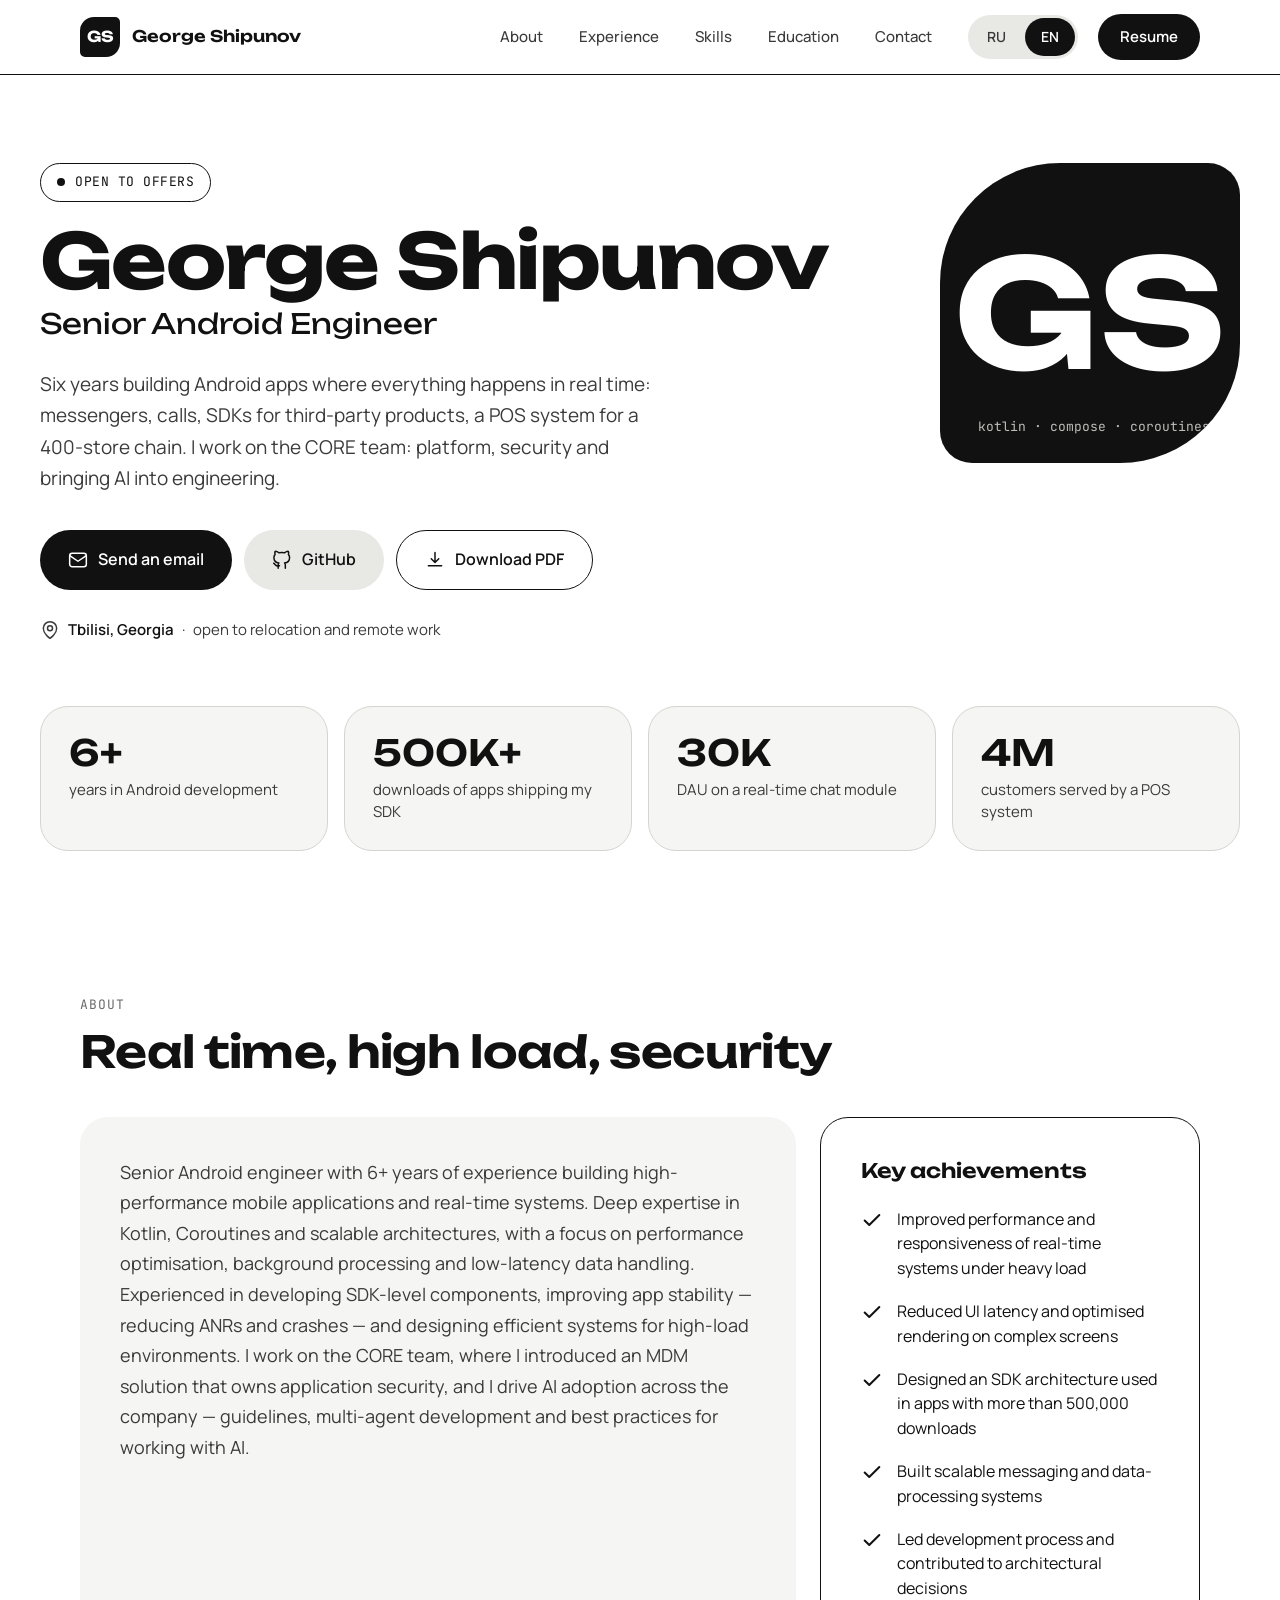
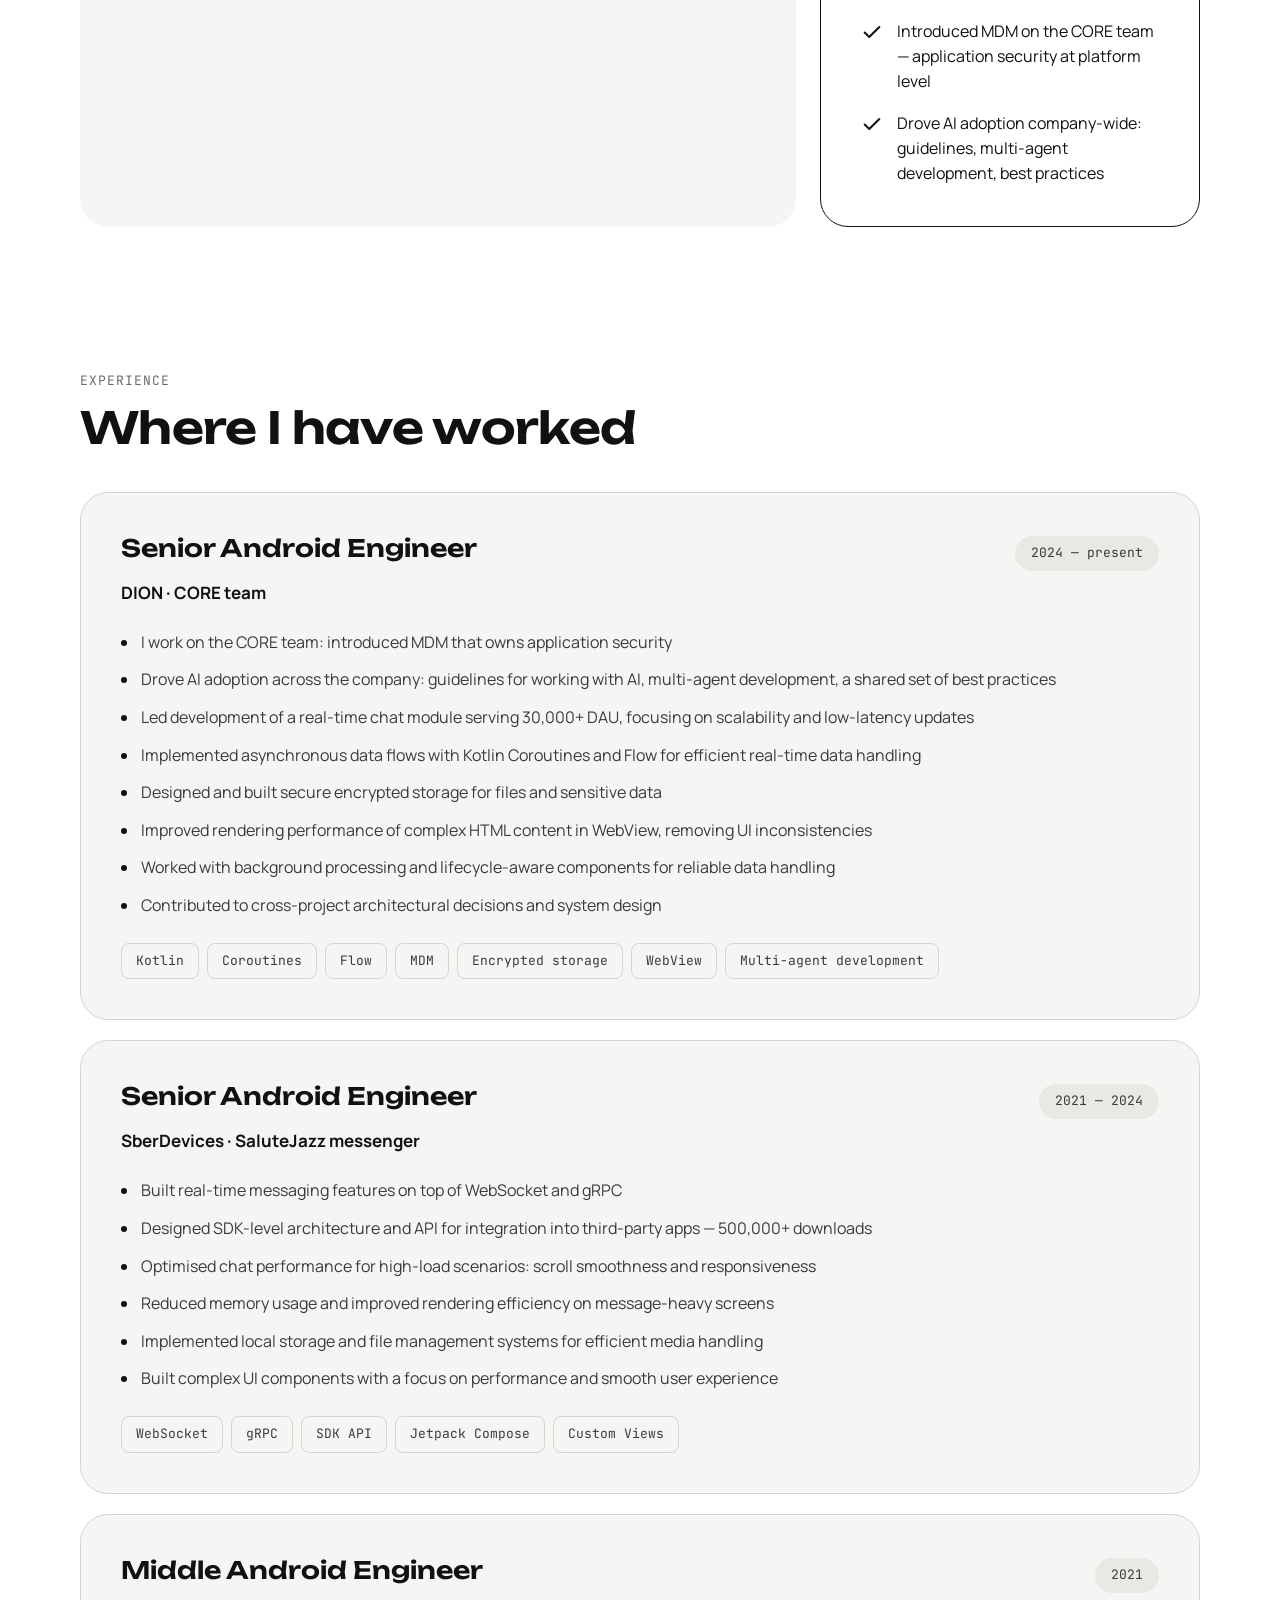
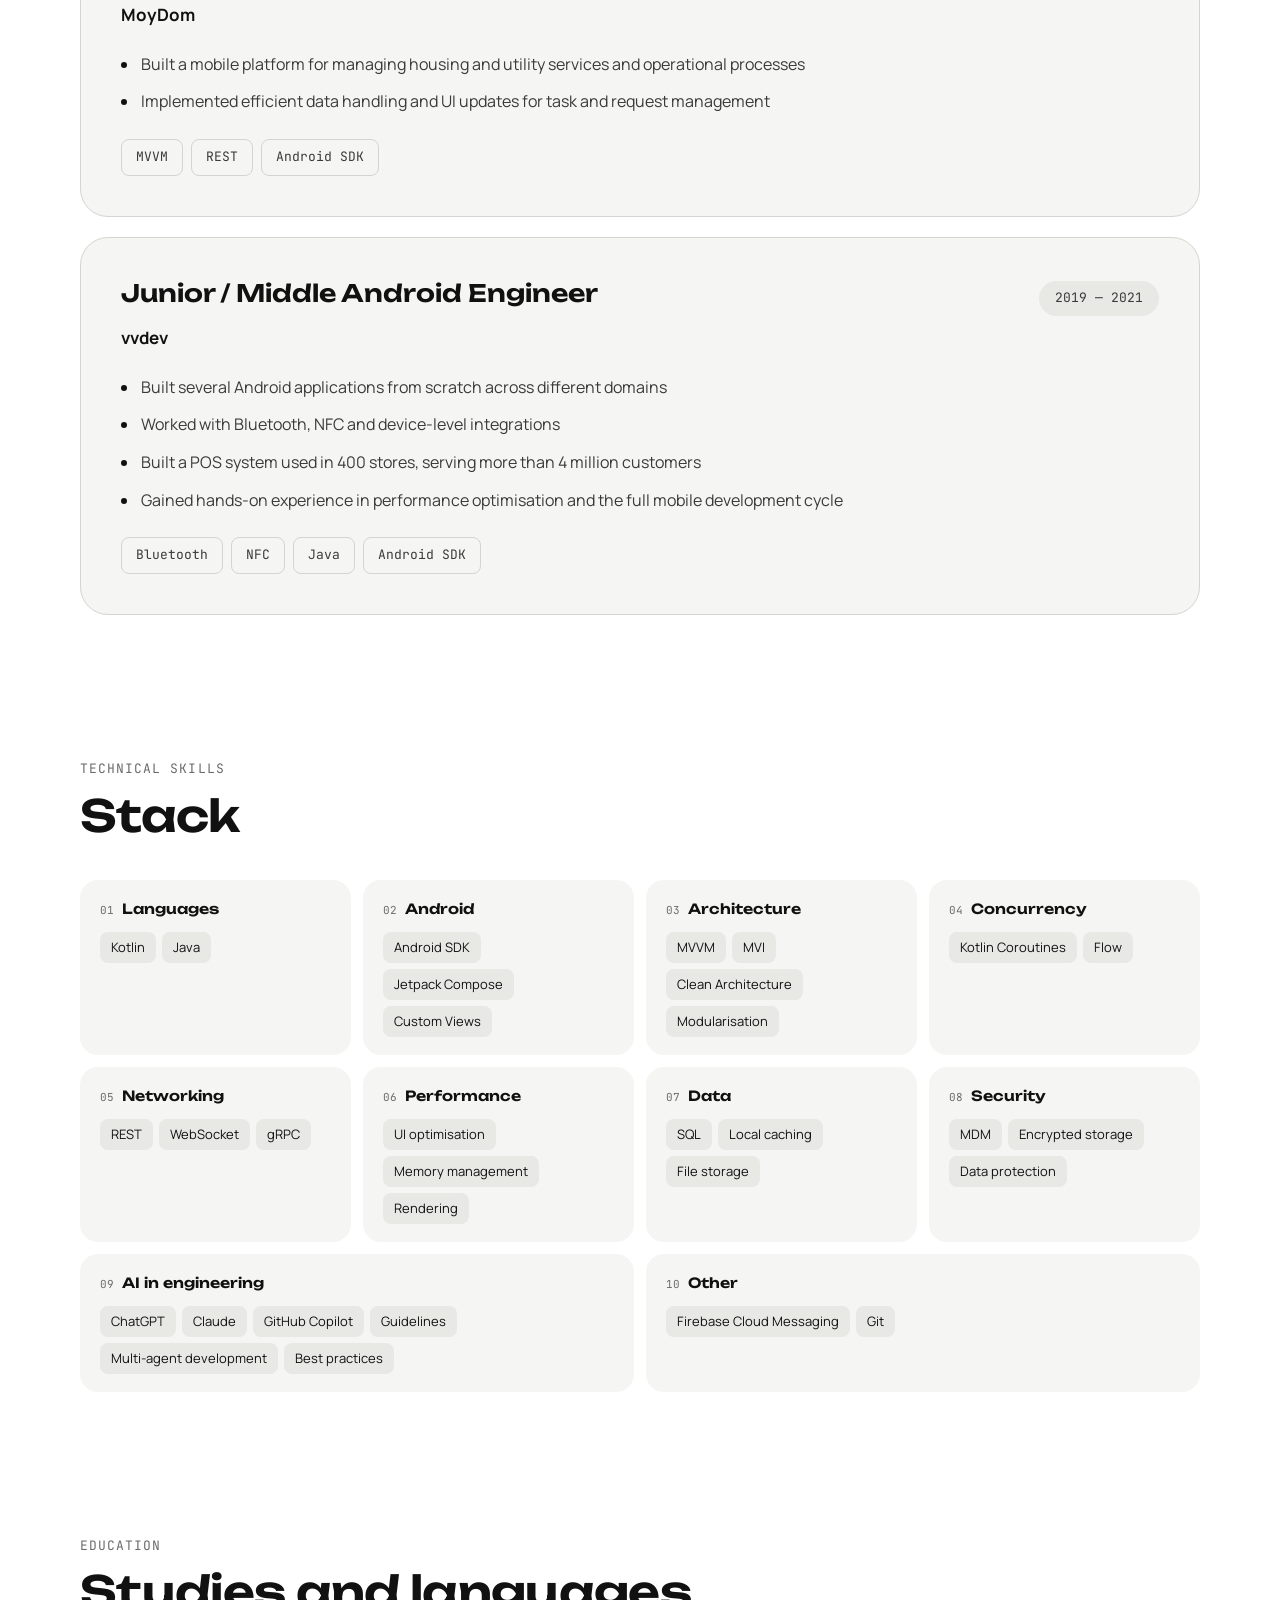
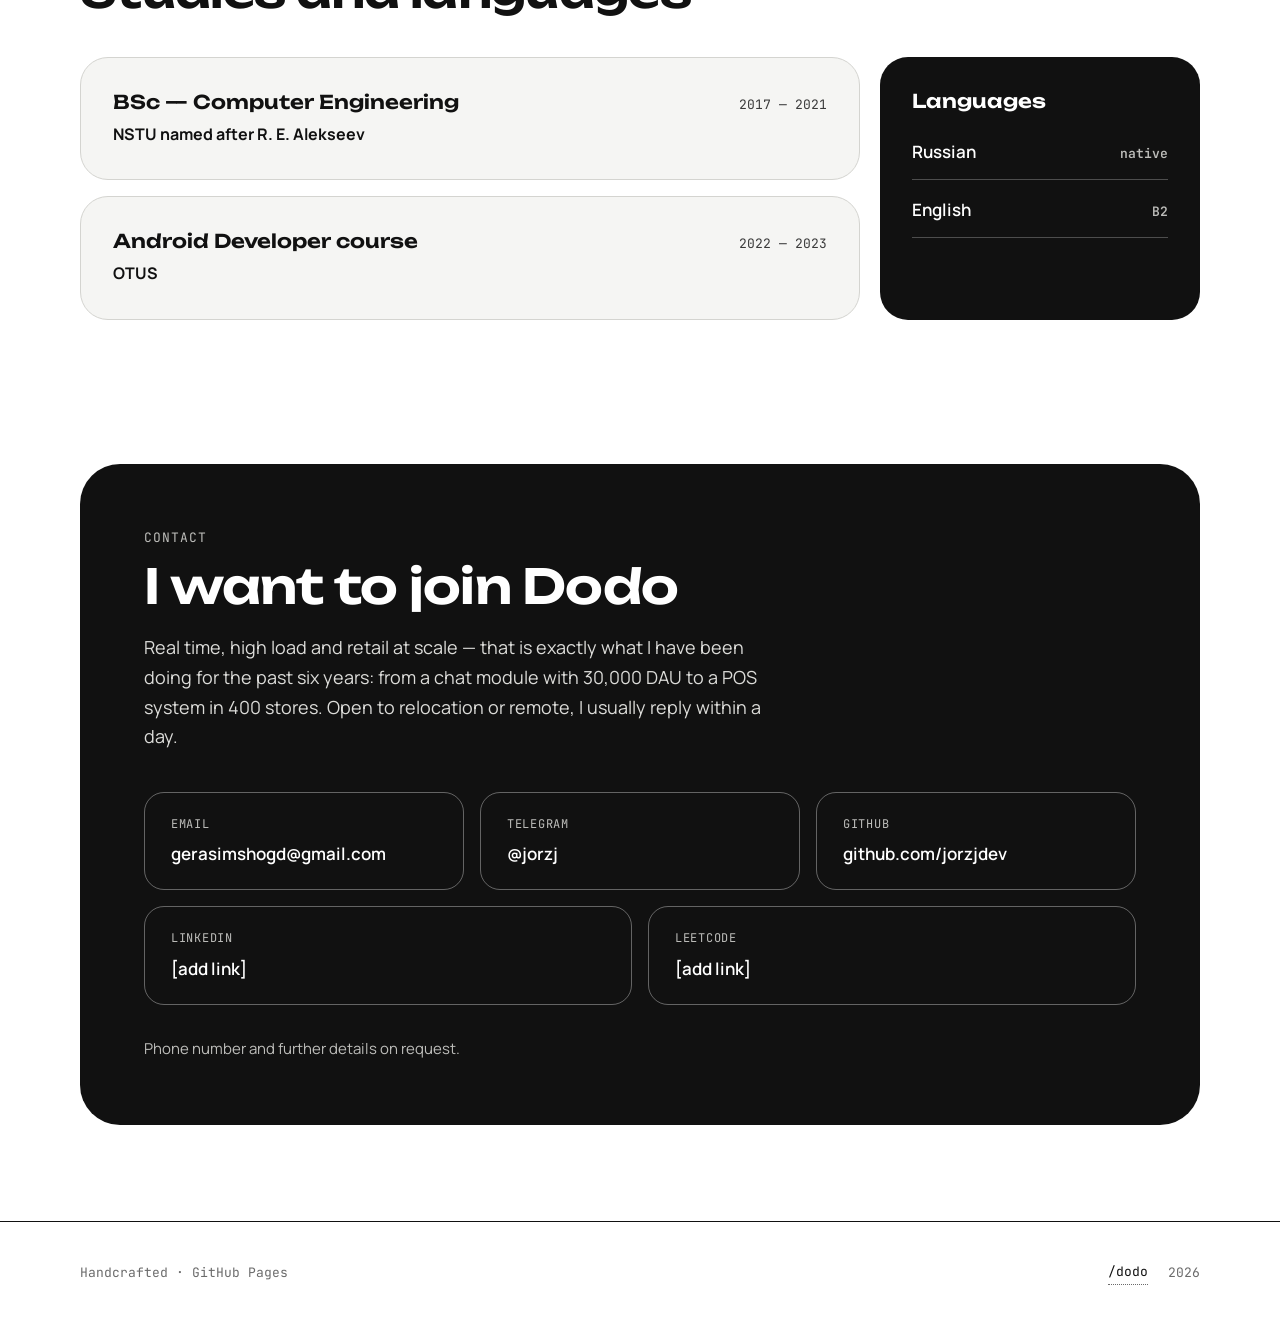
==== commit 53f2bfa6: "Add RU and EN resume PDFs with language-aware links" ====
--- a/index.html
+++ b/index.html
@@ -37,7 +37,7 @@
       <button type="button" class="seg__btn" data-lang="en" aria-pressed="false">EN</button>
     </div>
 
-    <a class="btn btn--filled btn--sm bar__cv" href="assets/resume.pdf" data-i18n="btn.resume">Резюме</a>
+    <a class="btn btn--filled btn--sm bar__cv" href="assets/resume-ru.pdf" data-cv data-i18n="btn.resume">Резюме</a>
 
     <button type="button" class="icon-btn bar__burger" id="menuOpen" aria-label="Открыть меню" data-i18n-aria="btn.menu">
       <svg aria-hidden="true" viewBox="0 0 24 24"><path d="M4 7h16M4 12h16M4 17h16"/></svg>
@@ -78,7 +78,7 @@
             <svg class="i" aria-hidden="true" viewBox="0 0 24 24"><path d="M9 19c-5 1.5-5-2.5-7-3m14 6v-3.9a3.4 3.4 0 0 0-.9-2.6c3-.3 6-1.5 6-6.6a5.2 5.2 0 0 0-1.4-3.6 4.8 4.8 0 0 0-.1-3.6s-1.5-.5-4.6 1.7a12.3 12.3 0 0 0-6.6 0C5.3 1.2 3.8 1.7 3.8 1.7a4.8 4.8 0 0 0-.1 3.6A5.2 5.2 0 0 0 2.3 8.9c0 5.1 3 6.3 6 6.6a3.4 3.4 0 0 0-.9 2.6V22"/></svg>
             GitHub
           </a>
-          <a class="btn btn--outlined" href="assets/resume.pdf">
+          <a class="btn btn--outlined" href="assets/resume-ru.pdf" data-cv>
             <svg class="i" aria-hidden="true" viewBox="0 0 24 24"><path d="M12 3v12m0 0l-4.5-4.5M12 15l4.5-4.5M4 19h16"/></svg>
             <span data-i18n="btn.pdf">Скачать PDF</span>
           </a>
--- a/assets/styles.css
+++ b/assets/styles.css
@@ -1,25 +1,16 @@
-/* Material 3 — базовая фиолетовая схема. Токены ровно те, что в макете. */
+/* Чёрно-белая схема. Цвета нет совсем, поэтому иерархию держат
+   размер, вес, границы-волосинки и сплошные чёрные плашки. */
 :root {
-  --surface: #FEF7FF;
-  --surface-low: #F7F2FA;
-  --surface-c: #F3EDF7;
-  --surface-high: #ECE6F0;
-  --outline-variant: #CAC4D0;
-  --outline: #79747E;
-  --primary: #6750A4;
-  --primary-dark: #4F378B;
-  --on-primary: #FFFFFF;
-  --primary-container: #EADDFF;
-  --on-primary-container: #21005D;
-  --secondary-container: #E8DEF8;
-  --on-secondary-container: #1D192B;
-  --tertiary: #7D5260;
-  --tertiary-container: #FFD8E4;
-  --on-tertiary-container: #31111D;
-  --on-surface: #1D1B20;
-  --on-surface-variant: #49454F;
-  --inverse-surface: #322F35;
-  --inverse-on-surface: #F5EFF7;
+  --paper: #FFFFFF;
+  --paper-2: #F5F5F3;
+  --paper-3: #EFEFED;
+  --paper-4: #E8E8E5;
+  --ink: #111111;
+  --ink-strong: #000000;
+  --ink-2: #3A3A3A;
+  --ink-3: #6B6B6B;
+  --ink-4: #BDBDBA;
+  --line: #D4D4D0;
 
   --display: 'Unbounded', system-ui, sans-serif;
   --body: 'Manrope', system-ui, sans-serif;
@@ -36,27 +27,27 @@
 
 body {
   margin: 0;
-  background: var(--surface);
-  color: var(--on-surface);
+  background: var(--paper);
+  color: var(--ink);
   font-family: var(--body);
   font-size: 16px;
   line-height: 1.6;
   -webkit-font-smoothing: antialiased;
 }
 
-a { color: var(--primary); }
-a:hover { color: var(--primary-dark); }
-::selection { background: var(--primary-container); color: var(--on-primary-container); }
-
-:focus-visible { outline: 3px solid var(--primary); outline-offset: 3px; border-radius: 4px; }
+a { color: var(--ink); }
+a:hover { color: var(--ink-strong); }
+::selection { background: var(--ink); color: var(--paper); }
+
+:focus-visible { outline: 3px solid var(--ink); outline-offset: 3px; border-radius: 4px; }
 
 .skip {
   position: absolute; left: -9999px; top: 8px; z-index: 100;
   padding: 12px 20px; border-radius: 999px;
-  background: var(--primary); color: var(--on-primary);
+  background: var(--ink); color: var(--paper);
   text-decoration: none; font-weight: 600;
 }
-.skip:focus { left: 16px; color: var(--on-primary); }
+.skip:focus { left: 16px; color: var(--paper); }
 
 .wrap { max-width: var(--wrap); margin: 0 auto; padding-inline: var(--pad); }
 
@@ -67,17 +58,17 @@
   width: 20px; height: 20px; flex: none;
 }
 .icon-btn svg { stroke-width: 2; width: 22px; height: 22px; }
-svg.tick { stroke: var(--primary); stroke-width: 2.2; width: 22px; height: 22px; margin-top: 2px; }
+svg.tick { stroke: var(--ink); stroke-width: 2.2; width: 22px; height: 22px; margin-top: 2px; }
 
 /* ---------- top bar ---------- */
 .bar {
   position: sticky; top: 0; z-index: 20;
-  background: color-mix(in srgb, var(--surface-low) 88%, transparent);
+  background: color-mix(in srgb, var(--paper) 88%, transparent);
   backdrop-filter: blur(16px);
-  border-bottom: 1px solid var(--outline-variant);
+  border-bottom: 1px solid var(--ink);
 }
 @supports not (background: color-mix(in srgb, red, blue)) {
-  .bar { background: var(--surface-low); }
+  .bar { background: var(--paper); }
 }
 .bar__inner {
   max-width: var(--wrap); margin: 0 auto;
@@ -86,12 +77,12 @@
 }
 .brand {
   display: flex; align-items: center; gap: 12px;
-  margin-right: auto; text-decoration: none; color: var(--on-surface);
+  margin-right: auto; text-decoration: none; color: var(--ink);
 }
 .brand__mono {
   width: 40px; height: 40px; flex: none;
   display: grid; place-items: center;
-  background: var(--primary); color: var(--on-primary);
+  background: var(--ink); color: var(--paper);
   border-radius: 14px 5px 14px 5px;
   font-family: var(--display); font-size: 15px; font-weight: 700;
 }
@@ -100,25 +91,26 @@
 .nav { display: flex; gap: 4px; flex-wrap: wrap; }
 .nav a {
   padding: 10px 16px; border-radius: 999px;
-  color: var(--on-surface-variant); text-decoration: none;
+  color: var(--ink-2); text-decoration: none;
   font-size: 15px; font-weight: 500;
 }
-.nav a:hover { background: var(--surface-high); color: var(--on-surface); }
-
-.seg { display: flex; gap: 3px; padding: 3px; background: var(--surface-high); border-radius: 999px; }
+.nav a:hover { background: var(--paper-4); color: var(--ink); }
+
+.seg { display: flex; gap: 3px; padding: 3px; background: var(--paper-4); border-radius: 999px; }
 .seg__btn {
   padding: 8px 16px; border: 0; border-radius: 999px;
-  background: transparent; color: var(--on-surface-variant);
+  background: transparent; color: var(--ink-2);
   font: inherit; font-size: 14px; font-weight: 600; cursor: pointer;
 }
-.seg__btn.is-on { background: var(--primary); color: var(--on-primary); }
+.seg__btn.is-on { background: var(--ink); color: var(--paper); }
 
 .icon-btn {
   width: 44px; height: 44px; display: none; place-items: center;
-  border: 0; border-radius: 999px;
-  background: var(--secondary-container); color: var(--on-secondary-container);
+  border: 1px solid var(--ink); border-radius: 999px;
+  background: transparent; color: var(--ink);
   cursor: pointer;
 }
+.icon-btn:hover { background: var(--ink); color: var(--paper); }
 
 /* ---------- buttons ---------- */
 .btn {
@@ -129,30 +121,30 @@
   text-decoration: none; cursor: pointer;
 }
 .btn--sm { padding: 11px 22px; min-height: 42px; font-size: 15px; }
-.btn--filled { background: var(--primary); color: var(--on-primary); }
-.btn--filled:hover { background: var(--primary-dark); color: var(--on-primary); }
-.btn--tonal { background: var(--secondary-container); color: var(--on-secondary-container); }
-.btn--tonal:hover { background: var(--primary-container); color: var(--on-primary-container); }
-.btn--outlined { background: transparent; color: var(--on-surface); border: 1px solid var(--outline); }
-.btn--outlined:hover { background: var(--surface-high); color: var(--on-surface); }
+.btn--filled { background: var(--ink); color: var(--paper); }
+.btn--filled:hover { background: var(--ink-strong); color: var(--paper); }
+.btn--tonal { background: var(--paper-4); color: var(--ink); }
+.btn--tonal:hover { background: var(--ink); color: var(--paper); }
+.btn--outlined { background: transparent; color: var(--ink); border: 1px solid var(--ink); }
+.btn--outlined:hover { background: var(--ink); color: var(--paper); }
 
 /* ---------- mobile sheet ---------- */
 .sheet {
   width: 100%; max-width: 100%;
   margin: auto auto 0; padding: 12px 20px 28px;
-  border: 0; border-radius: 28px 28px 0 0;
-  background: var(--surface-c); color: var(--on-surface);
-}
-.sheet::backdrop { background: rgba(50, 47, 53, 0.45); }
-.sheet__grip { width: 32px; height: 4px; margin: 0 auto 20px; background: var(--outline-variant); border-radius: 999px; }
+  border: 0; border-top: 1px solid var(--ink); border-radius: 28px 28px 0 0;
+  background: var(--paper); color: var(--ink);
+}
+.sheet::backdrop { background: rgba(17, 17, 17, 0.45); }
+.sheet__grip { width: 32px; height: 4px; margin: 0 auto 20px; background: var(--line); border-radius: 999px; }
 .sheet__nav { display: flex; flex-direction: column; gap: 4px; }
 .sheet__nav a {
   display: flex; align-items: center; gap: 14px;
   padding: 16px 18px; border-radius: 999px;
-  color: var(--on-surface); text-decoration: none; font-size: 17px; font-weight: 500;
-}
-.sheet__nav a:hover { background: var(--surface-high); }
-.sheet__nav a span:first-child { width: 28px; font-family: var(--mono); font-size: 12px; color: var(--primary); }
+  color: var(--ink); text-decoration: none; font-size: 17px; font-weight: 500;
+}
+.sheet__nav a:hover { background: var(--paper-4); }
+.sheet__nav a span:first-child { width: 28px; font-family: var(--mono); font-size: 12px; color: var(--ink-3); }
 .sheet__egg { width: 100%; margin-top: 12px; }
 .sheet__egg span { font-family: var(--mono); font-size: 12px; }
 .sheet__close { width: 100%; margin-top: 8px; }
@@ -168,64 +160,71 @@
   font-family: var(--display); font-weight: 600;
   font-size: clamp(30px, 3.6vw, 44px); line-height: 1.1; letter-spacing: -0.015em;
 }
-.headline--on { color: var(--on-primary); font-size: clamp(30px, 4vw, 48px); margin-bottom: 20px; }
+.headline--on { color: var(--paper); font-size: clamp(30px, 4vw, 48px); margin-bottom: 20px; }
 .title { margin: 0; font-family: var(--display); font-size: 24px; font-weight: 600; line-height: 1.25; }
 .title--s { font-size: 19px; line-height: 1.3; }
-.lead { margin: 0 0 36px; max-width: 620px; font-size: 19px; line-height: 1.65; color: var(--on-surface-variant); }
+.lead { margin: 0 0 36px; max-width: 620px; font-size: 19px; line-height: 1.65; color: var(--ink-2); }
 .kicker {
   margin: 0 0 12px;
   font-family: var(--mono); font-size: 13px; letter-spacing: 0.08em;
-  text-transform: uppercase; color: var(--tertiary);
-}
-.kicker--on { color: var(--primary-container); }
-.mono-s { font-family: var(--mono); font-size: 13px; color: var(--on-surface-variant); white-space: nowrap; }
+  text-transform: uppercase; color: var(--ink-3);
+}
+.kicker--on { color: var(--ink-4); }
+.mono-s { font-family: var(--mono); font-size: 13px; color: var(--ink-2); white-space: nowrap; }
 
 .sec { padding-block: 72px; }
 .sec--last { padding-bottom: 96px; }
 
-.card { background: var(--surface-low); border: 1px solid var(--outline-variant); border-radius: 28px; }
-.panel { padding: 40px; background: var(--surface-low); border-radius: 28px; }
-.panel--accent { background: var(--secondary-container); color: var(--on-secondary-container); }
-.panel--cool { background: var(--tertiary-container); color: var(--on-tertiary-container); }
-
-.chip { padding: 7px 16px; border-radius: 999px; background: var(--surface-high); font-family: var(--mono); font-size: 13px; color: var(--on-surface-variant); white-space: nowrap; }
+.card { background: var(--paper-2); border: 1px solid var(--line); border-radius: 28px; }
+.panel { padding: 40px; background: var(--paper-2); border-radius: 28px; }
+
+/* Достижения — белая карточка в жёсткой чёрной рамке: без цвета
+   отличить её от соседней панели может только обводка. */
+.panel--accent { background: var(--paper); border: 1px solid var(--ink); }
+
+/* Языки — маленькая чёрная плашка, даёт ритм развороту */
+.panel--cool { background: var(--ink); color: var(--paper); }
+.panel--cool .title { color: var(--paper); }
+.panel--cool .mono-s { color: var(--ink-4); }
+
+.chip { padding: 7px 16px; border-radius: 999px; background: var(--paper-4); font-family: var(--mono); font-size: 13px; color: var(--ink-2); white-space: nowrap; }
 
 /* ---------- hero ---------- */
 .hero { padding: 88px 0 72px; }
 .hero__grid { display: flex; flex-wrap: wrap; gap: 56px; align-items: flex-start; }
 .hero__copy { flex: 999 1 520px; min-width: 0; }
-.hero__role { margin: 0 0 28px; font-family: var(--display); font-size: clamp(20px, 2.4vw, 28px); font-weight: 400; color: var(--primary); line-height: 1.2; }
+.hero__role { margin: 0 0 28px; font-family: var(--display); font-size: clamp(20px, 2.4vw, 28px); font-weight: 400; color: var(--ink); line-height: 1.2; }
 .hero__cta { display: flex; flex-wrap: wrap; gap: 12px; margin-bottom: 28px; }
-.hero__place { margin: 0; display: flex; flex-wrap: wrap; align-items: center; gap: 8px; font-size: 15px; color: var(--on-surface-variant); }
-.hero__place strong { color: var(--on-surface); font-weight: 600; }
+.hero__place { margin: 0; display: flex; flex-wrap: wrap; align-items: center; gap: 8px; font-size: 15px; color: var(--ink-2); }
+.hero__place strong { color: var(--ink); font-weight: 600; }
 
 .pill {
   margin: 0 0 20px; display: inline-flex; align-items: center; gap: 10px;
-  padding: 8px 16px; border-radius: 999px;
-  background: var(--secondary-container); color: var(--on-secondary-container);
+  padding: 8px 16px; border: 1px solid var(--ink); border-radius: 999px;
+  background: var(--paper); color: var(--ink);
   font-family: var(--mono); font-size: 13px; letter-spacing: 0.04em; text-transform: uppercase;
 }
-.pill__dot { width: 8px; height: 8px; border-radius: 50%; background: var(--primary); }
+.pill__dot { width: 8px; height: 8px; border-radius: 50%; background: var(--ink); }
 
 .blob {
   flex: 1 1 300px; min-width: 260px; aspect-ratio: 1;
   position: relative; display: grid; place-items: center; overflow: hidden;
-  background: var(--primary-container); color: var(--on-primary-container);
+  background: var(--ink); color: var(--paper);
   border-radius: 120px 32px 120px 32px;
 }
 .blob__mono { font-family: var(--display); font-size: clamp(90px, 13vw, 150px); font-weight: 700; line-height: 1; }
-.blob__tag { position: absolute; right: 30px; bottom: 26px; font-family: var(--mono); font-size: 13px; color: var(--primary-dark); }
+.blob__tag { position: absolute; right: 30px; bottom: 26px; font-family: var(--mono); font-size: 13px; color: var(--ink-4); }
 
 .metrics { list-style: none; margin: 64px 0 0; padding: 0; display: flex; flex-wrap: wrap; gap: 16px; }
 .metrics > li { flex: 1 1 230px; padding: 28px; }
-.metrics__v { margin: 0 0 8px; font-family: var(--display); font-size: 36px; font-weight: 600; color: var(--primary); line-height: 1; }
-.metrics__l { margin: 0; font-size: 15px; line-height: 1.45; color: var(--on-surface-variant); }
+.metrics__v { margin: 0 0 8px; font-family: var(--display); font-size: 36px; font-weight: 600; color: var(--ink); line-height: 1; }
+.metrics__l { margin: 0; font-size: 15px; line-height: 1.45; color: var(--ink-2); }
 
 /* ---------- about ---------- */
 .about { display: flex; flex-wrap: wrap; gap: 24px; }
 .about > .panel:first-child { flex: 999 1 460px; min-width: 0; }
 .about > .panel:last-child { flex: 1 1 380px; }
-.about__text { margin: 0; font-size: 18px; line-height: 1.7; color: var(--on-surface-variant); }
+.about__text { margin: 0; font-size: 18px; line-height: 1.7; color: var(--ink-2); }
 .panel--accent .title { margin-bottom: 24px; font-size: 20px; }
 .ticks { list-style: none; margin: 0; padding: 0; display: flex; flex-direction: column; gap: 18px; }
 .ticks li { display: flex; gap: 14px; align-items: flex-start; font-size: 16px; line-height: 1.55; }
@@ -235,26 +234,26 @@
 .job { padding: 40px; }
 .job__head { display: flex; flex-wrap: wrap; gap: 16px; align-items: baseline; margin-bottom: 8px; }
 .job__head .title { flex: 999 1 320px; min-width: 0; }
-.job__co { margin: 0 0 24px; font-size: 17px; font-weight: 600; color: var(--primary); }
+.job__co { margin: 0 0 24px; font-size: 17px; font-weight: 700; color: var(--ink); }
 .bullets { list-style: none; margin: 0 0 24px; padding: 0; display: flex; flex-direction: column; gap: 12px; }
-.bullets li { position: relative; padding-left: 20px; font-size: 16px; line-height: 1.6; color: var(--on-surface-variant); }
+.bullets li { position: relative; padding-left: 20px; font-size: 16px; line-height: 1.6; color: var(--ink-2); }
 .bullets li::before {
   content: ''; position: absolute; left: 0; top: 10px;
-  width: 6px; height: 6px; border-radius: 50%; background: var(--primary);
+  width: 6px; height: 6px; border-radius: 50%; background: var(--ink);
 }
 .tags { list-style: none; margin: 0; padding: 0; display: flex; flex-wrap: wrap; gap: 8px; }
-.tags li { padding: 7px 14px; border: 1px solid var(--outline-variant); border-radius: 8px; font-family: var(--mono); font-size: 13px; color: var(--on-surface-variant); }
+.tags li { padding: 7px 14px; border: 1px solid var(--line); border-radius: 8px; font-family: var(--mono); font-size: 13px; color: var(--ink-2); }
 
 /* ---------- skills ---------- */
 .stack { display: flex; flex-wrap: wrap; gap: 12px; }
-.stack__g { flex: 1 1 252px; padding: 18px 20px; background: var(--surface-low); border-radius: 18px; }
+.stack__g { flex: 1 1 252px; padding: 18px 20px; background: var(--paper-2); border-radius: 18px; }
 .stack__g h3 {
   margin: 0 0 12px; display: flex; align-items: baseline; gap: 8px;
   font-family: var(--display); font-size: 14px; font-weight: 600;
 }
-.stack__g h3 span:first-child { font-family: var(--mono); font-size: 11px; font-weight: 400; color: var(--tertiary); }
+.stack__g h3 span:first-child { font-family: var(--mono); font-size: 11px; font-weight: 400; color: var(--ink-3); }
 .stack__g ul { list-style: none; margin: 0; padding: 0; display: flex; flex-wrap: wrap; gap: 6px; }
-.stack__g li { padding: 5px 11px; background: var(--surface-high); border-radius: 8px; font-size: 13px; }
+.stack__g li { padding: 5px 11px; background: var(--paper-4); border-radius: 8px; font-size: 13px; }
 
 /* ---------- education ---------- */
 .edu { display: flex; flex-wrap: wrap; gap: 20px; }
@@ -262,47 +261,48 @@
 .edu__item { padding: 32px; }
 .edu__head { display: flex; flex-wrap: wrap; gap: 12px; align-items: baseline; margin-bottom: 6px; }
 .edu__head .title { flex: 999 1 260px; min-width: 0; }
-.edu__place { margin: 0; font-size: 16px; font-weight: 600; color: var(--primary); }
+.edu__place { margin: 0; font-size: 16px; font-weight: 700; color: var(--ink); }
 .edu > .panel--cool { flex: 1 1 320px; padding: 32px; }
 .panel--cool .title { margin-bottom: 24px; }
 .langs { list-style: none; margin: 0; padding: 0; display: flex; flex-direction: column; gap: 16px; }
 .langs li {
   display: flex; justify-content: space-between; align-items: baseline; gap: 16px;
-  padding-bottom: 14px; border-bottom: 1px solid rgba(49, 17, 29, 0.18);
+  padding-bottom: 14px; border-bottom: 1px solid rgba(255, 255, 255, 0.25);
   font-size: 17px; font-weight: 600;
 }
-.panel--cool .mono-s { color: #5A3844; font-weight: 400; }
 
 /* ---------- contact ---------- */
-.contact { padding: clamp(32px, 5vw, 72px); background: var(--primary); color: var(--on-primary); border-radius: 40px; }
-.contact__text { margin: 0 0 40px; max-width: 620px; font-size: 18px; line-height: 1.65; color: var(--primary-container); }
-.contact__note { margin: 0; font-size: 15px; color: #E6DBF8; }
+.contact { padding: clamp(32px, 5vw, 72px); background: var(--ink); color: var(--paper); border-radius: 40px; }
+.contact__text { margin: 0 0 40px; max-width: 620px; font-size: 18px; line-height: 1.65; color: #DCDCD9; }
+.contact__note { margin: 0; font-size: 15px; color: var(--ink-4); }
 .links { list-style: none; margin: 0 0 32px; padding: 0; display: flex; flex-wrap: wrap; gap: 16px; }
 .links > li { flex: 1 1 300px; }
 .links a {
   display: flex; flex-direction: column; gap: 6px;
   padding: 22px 26px; border-radius: 20px;
-  background: rgba(255, 255, 255, 0.12); border: 1px solid rgba(255, 255, 255, 0.28);
-  color: var(--on-primary); text-decoration: none;
-}
-.links a:hover { background: rgba(255, 255, 255, 0.2); color: var(--on-primary); }
-.links__k { font-family: var(--mono); font-size: 12px; letter-spacing: 0.06em; text-transform: uppercase; color: var(--primary-container); }
+  background: transparent; border: 1px solid rgba(255, 255, 255, 0.35);
+  color: var(--paper); text-decoration: none;
+}
+.links a:hover { background: var(--paper); color: var(--ink); border-color: var(--paper); }
+.links a:hover .links__k { color: var(--ink-3); }
+.links__k { font-family: var(--mono); font-size: 12px; letter-spacing: 0.06em; text-transform: uppercase; color: var(--ink-4); }
 .links__v { font-size: 17px; font-weight: 600; overflow-wrap: anywhere; }
 
 /* ---------- footer ---------- */
-.foot { background: var(--inverse-surface); color: var(--inverse-on-surface); }
+/* Подвал светлый: контактная плашка уже чёрная, две подряд слиплись бы в одну */
+.foot { background: var(--paper); color: var(--ink); border-top: 1px solid var(--ink); }
 .foot__inner {
   max-width: var(--wrap); margin: 0 auto; padding: 40px var(--pad);
   display: flex; flex-wrap: wrap; gap: 20px; align-items: center; justify-content: space-between;
 }
 .foot p { margin: 0; }
-.foot .mono-s { color: var(--outline-variant); }
+.foot .mono-s { color: var(--ink-3); }
 .foot__right { display: flex; flex-wrap: wrap; gap: 20px; align-items: center; }
 .foot__egg {
-  font-family: var(--mono); font-size: 13px; color: var(--primary-container);
-  text-decoration: none; border-bottom: 1px dotted #6F6779; padding-bottom: 2px;
-}
-.foot__egg:hover { color: #FFFFFF; }
+  font-family: var(--mono); font-size: 13px; color: var(--ink);
+  text-decoration: none; border-bottom: 1px dotted var(--ink-3); padding-bottom: 2px;
+}
+.foot__egg:hover { color: var(--ink-strong); border-bottom-style: solid; }
 
 /* ---------- responsive ---------- */
 @media (max-width: 1080px) {
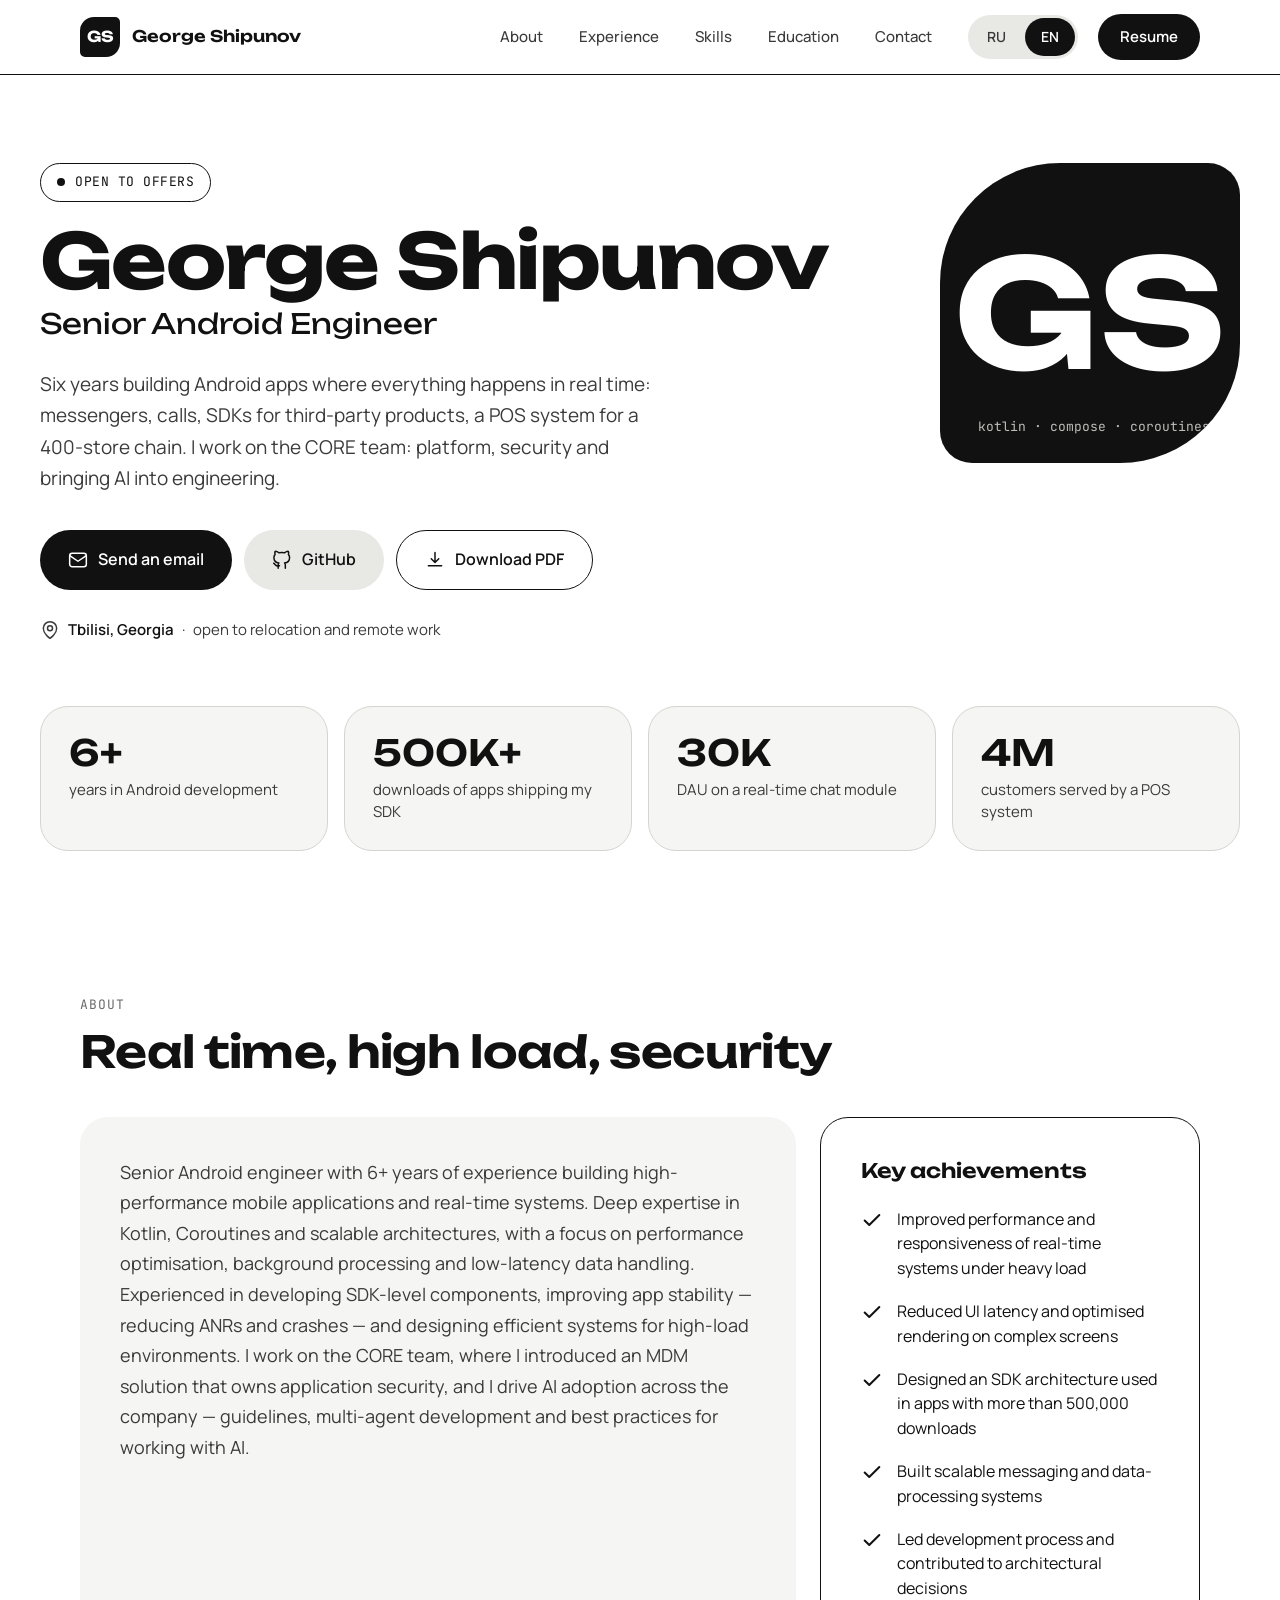
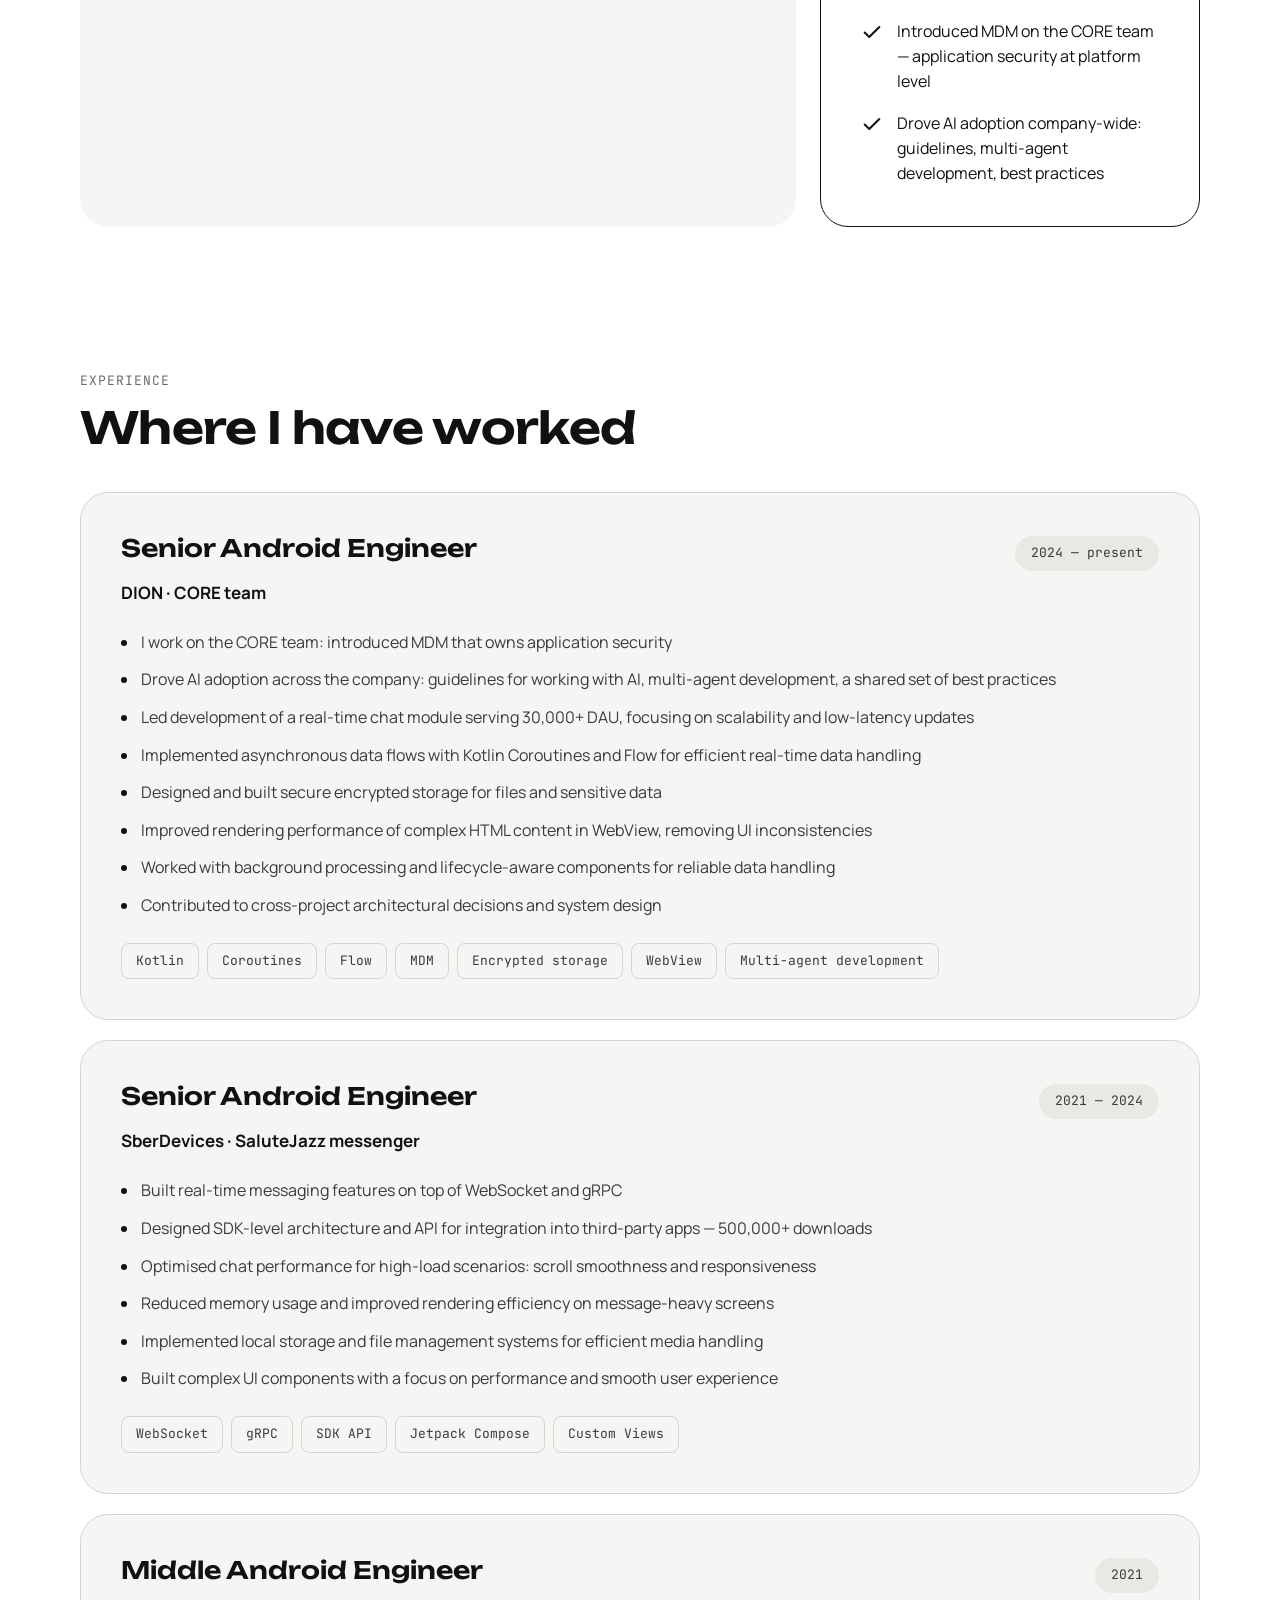
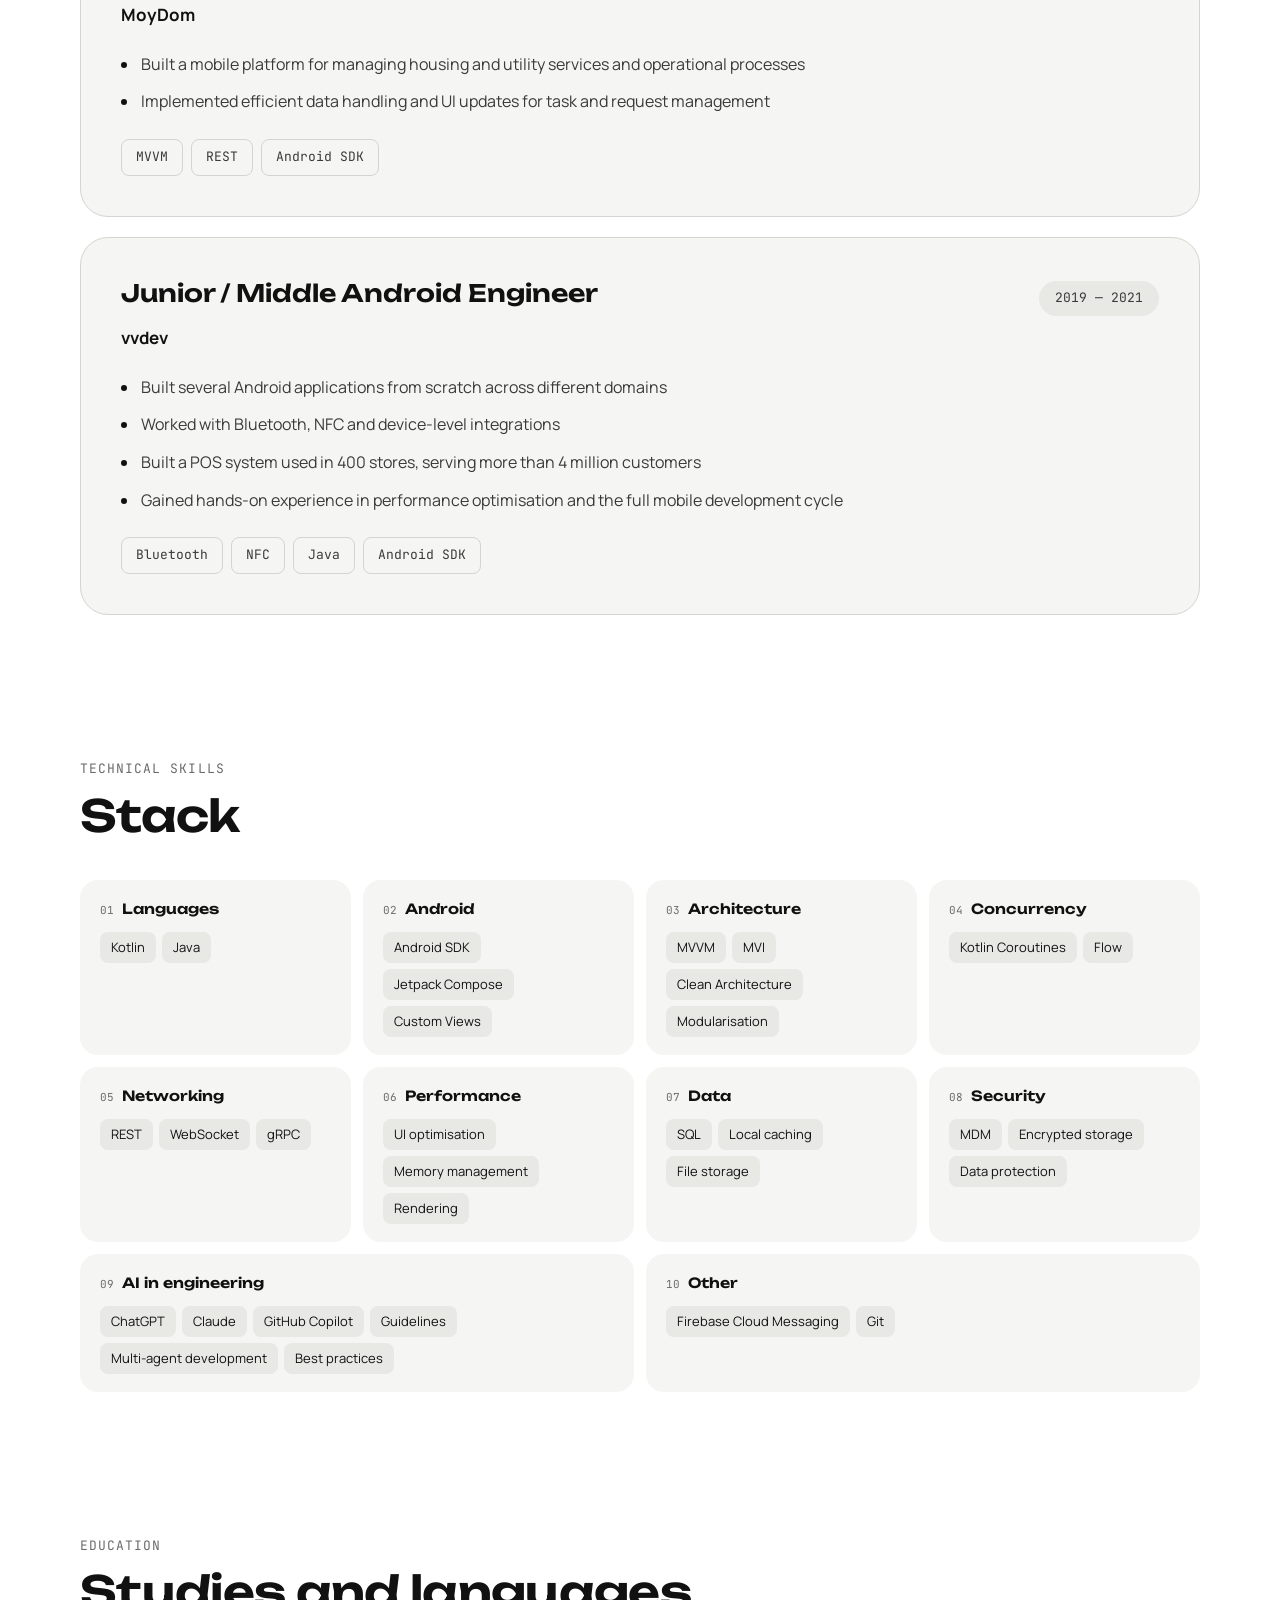
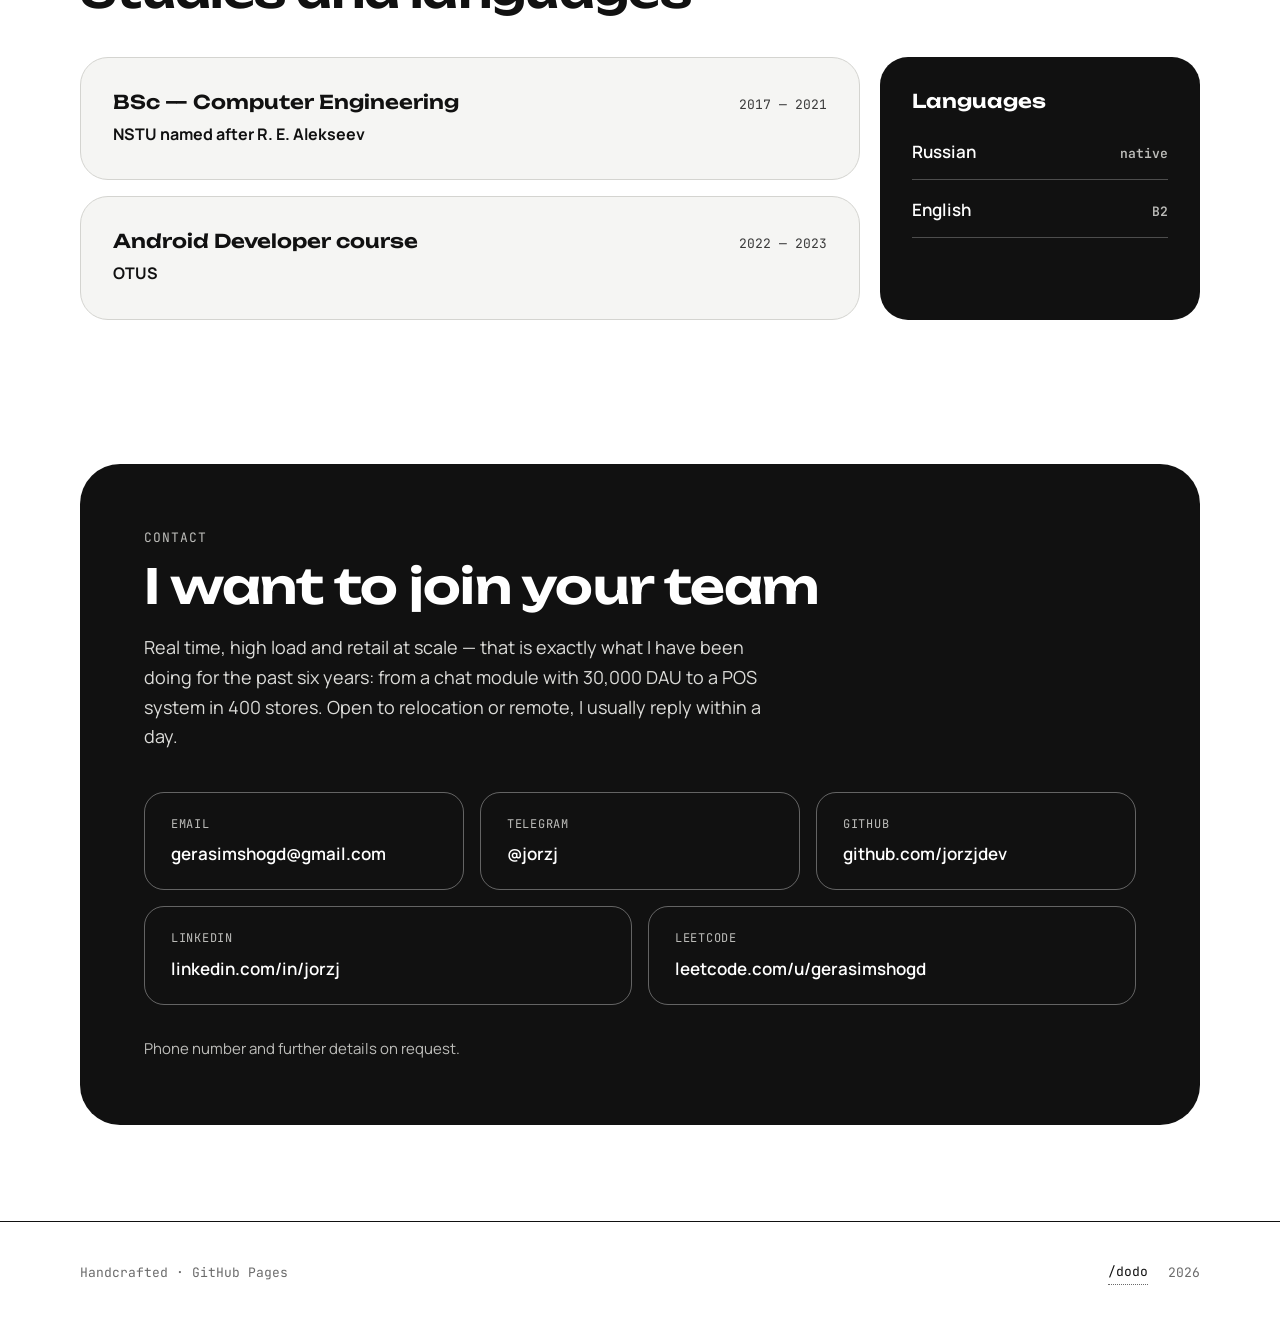
==== commit 0c195c77: "Add LinkedIn and LeetCode links, reword contact heading" ====
--- a/index.html
+++ b/index.html
@@ -297,15 +297,15 @@
   <section class="wrap sec sec--last" id="contact">
     <div class="contact">
       <p class="kicker kicker--on" data-i18n="contact.kicker">контакты</p>
-      <h2 class="headline headline--on" data-i18n="contact.title">Хочу в команду Dodo</h2>
+      <h2 class="headline headline--on" data-i18n="contact.title">Хочу к вам в команду</h2>
       <p class="contact__text" data-i18n="contact.text">Реальное время, высокая нагрузка и розница в масштабе — это ровно то, чем я занимался последние шесть лет: от чата на 30 000 DAU до кассы в 400 магазинах. Готов к релокации или удалённой работе, отвечаю в течение дня.</p>
 
       <ul class="links">
         <li><a href="mailto:gerasimshogd@gmail.com"><span class="links__k">Email</span><span class="links__v">gerasimshogd@gmail.com</span></a></li>
         <li><a href="https://t.me/jorzj" rel="noopener"><span class="links__k">Telegram</span><span class="links__v">@jorzj</span></a></li>
         <li><a href="https://github.com/jorzjdev" rel="noopener"><span class="links__k">GitHub</span><span class="links__v">github.com/jorzjdev</span></a></li>
-        <li><a href="#contact" data-link="linkedin"><span class="links__k">LinkedIn</span><span class="links__v" data-i18n="todo">[добавить ссылку]</span></a></li>
-        <li><a href="#contact" data-link="leetcode"><span class="links__k">LeetCode</span><span class="links__v" data-i18n="todo">[добавить ссылку]</span></a></li>
+        <li><a href="https://www.linkedin.com/in/jorzj/" rel="noopener"><span class="links__k">LinkedIn</span><span class="links__v">linkedin.com/in/jorzj</span></a></li>
+        <li><a href="https://leetcode.com/u/gerasimshogd/" rel="noopener"><span class="links__k">LeetCode</span><span class="links__v">leetcode.com/u/gerasimshogd</span></a></li>
       </ul>
 
       <p class="contact__note" data-i18n="contact.note">Телефон и дополнительные детали — по запросу в переписке.</p>
